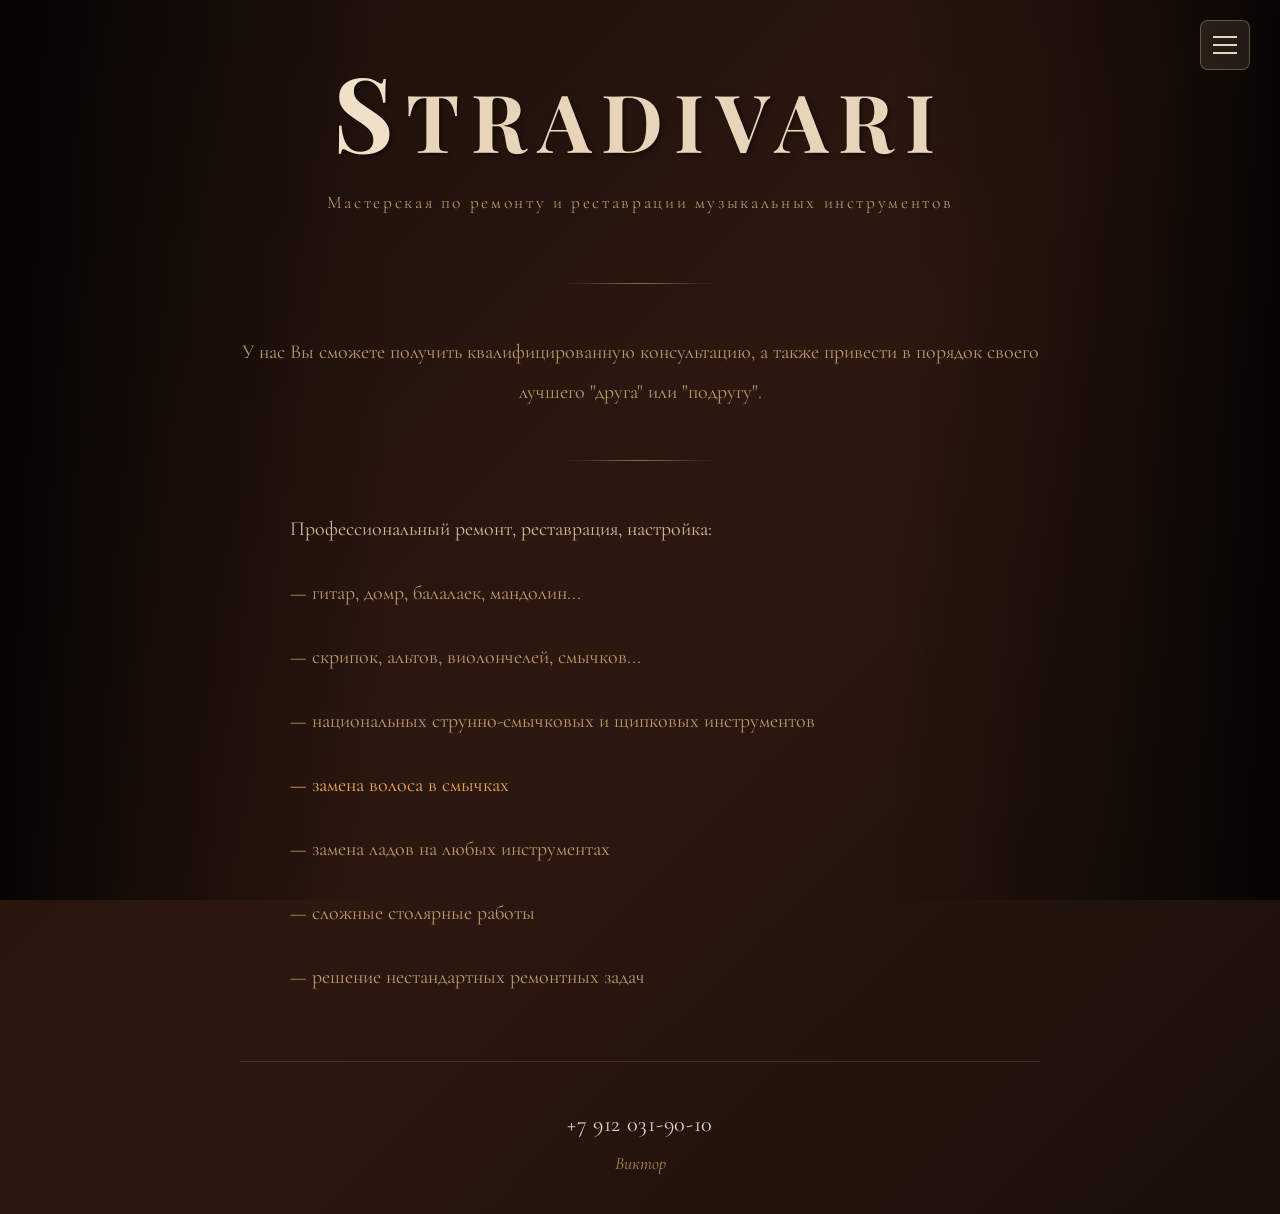
==== index.html @ 6c573650 "Add files via upload Добавлено меню и две страницы" ====
<!DOCTYPE html>
<html lang="ru">
<head>
    <meta charset="UTF-8">
    <meta name="viewport" content="width=device-width, initial-scale=1.0">
    <title>Stradivari - Мастерская музыкальных инструментов</title>
    <link rel="preconnect" href="https://fonts.googleapis.com">
    <link rel="preconnect" href="https://fonts.gstatic.com" crossorigin>
    <link href="https://fonts.googleapis.com/css2?family=Playfair+Display:wght@400;600;700&family=Cormorant+Garamond:wght@300;400&display=swap" rel="stylesheet">
    <style>
        * {
            margin: 0;
            padding: 0;
            box-sizing: border-box;
        }

        body {
            background: linear-gradient(135deg, #1a0f0a 0%, #2d1810 50%, #1a0f0a 100%);
            min-height: 100vh;
            display: flex;
            justify-content: center;
            align-items: center;
            font-family: 'Cormorant Garamond', serif;
            color: #d4b896;
            padding: 40px 20px;
            position: relative;
        }

        /* Кнопка меню */
        .menu-btn {
            position: fixed;
            top: 20px;
            right: 30px;
            width: 50px;
            height: 50px;
            background: rgba(232, 212, 184, 0.1);
            border: 1px solid rgba(232, 212, 184, 0.3);
            border-radius: 8px;
            cursor: pointer;
            z-index: 1000;
            display: flex;
            flex-direction: column;
            justify-content: center;
            align-items: center;
            gap: 6px;
            transition: all 0.3s ease;
        }

        .menu-btn:hover {
            background: rgba(232, 212, 184, 0.2);
            border-color: rgba(232, 212, 184, 0.5);
        }

        .menu-btn span {
            width: 24px;
            height: 2px;
            background: #e8d4b8;
            transition: all 0.3s ease;
        }

        /* Меню */
        .menu {
            position: fixed;
            top: -100%;
            left: 0;
            width: 100%;
            background: rgba(26, 15, 10, 0.85);
            backdrop-filter: blur(10px);
            -webkit-backdrop-filter: blur(10px);
            border-bottom: 1px solid rgba(139, 111, 71, 0.3);
            box-shadow: 0 8px 32px rgba(0, 0, 0, 0.3);
            z-index: 999;
            transition: top 0.4s ease;
            padding: 25px 40px 30px;
        }

        .menu.active {
            top: 0;
        }

        .menu-overlay {
            position: fixed;
            top: 0;
            left: 0;
            width: 100%;
            height: 100%;
            background: rgba(0, 0, 0, 0.5);
            z-index: 998;
            opacity: 0;
            visibility: hidden;
            transition: all 0.3s ease;
        }

        .menu-overlay.active {
            opacity: 1;
            visibility: visible;
        }

        .menu-items {
            list-style: none;
            display: flex;
            justify-content: center;
            align-items: center;
            gap: 60px;
            margin-top: 0px;
        }

        .menu-items li {
            margin-bottom: 0;
        }

        .menu-items a {
            font-family: 'Playfair Display', serif;
            font-size: 1.8rem;
            color: #d4b896;
            text-decoration: none;
            transition: color 0.3s ease;
            display: block;
        }

        .menu-items a:hover {
            color: #e8d4b8;
        }

        .menu-items a.active {
            color: #e8a850;
        }

        /* Виньетка по бокам */
        body::before,
        body::after {
            content: '';
            position: fixed;
            top: 0;
            bottom: 0;
            width: 30%;
            pointer-events: none;
            z-index: 1;
        }

        body::before {
            left: 0;
            background: linear-gradient(to right, 
                rgba(0, 0, 0, 0.8) 0%,
                rgba(0, 0, 0, 0.4) 40%,
                transparent 100%
            );
        }

        body::after {
            right: 0;
            background: linear-gradient(to left, 
                rgba(0, 0, 0, 0.8) 0%,
                rgba(0, 0, 0, 0.4) 40%,
                transparent 100%
            );
        }

        .container {
            max-width: 800px;
            width: 100%;
            text-align: center;
            animation: fadeIn 1.5s ease-in;
            position: relative;
            z-index: 2;
        }

        @keyframes fadeIn {
            from {
                opacity: 0;
                transform: translateY(30px);
            }
            to {
                opacity: 1;
                transform: translateY(0);
            }
        }

        h1 {
            font-family: 'Playfair Display', serif;
            font-size: 5rem;
            font-weight: 700;
            color: #e8d4b8;
            margin-bottom: 0.5rem;
            letter-spacing: 0.15em;
            text-shadow: 2px 2px 4px rgba(0, 0, 0, 0.5);
        }

        h1 .large-s {
            font-size: 1.3em;
            color: #f0e0c8;
        }

        .subtitle {
            font-family: 'Cormorant Garamond', serif;
            font-size: 1.1rem;
            font-weight: 300;
            color: #c4a67a;
            margin-bottom: 4rem;
            line-height: 1.8;
            letter-spacing: 0.15em;
            max-width: 650px;
            margin-left: auto;
            margin-right: auto;
        }

        .divider {
            width: 150px;
            height: 1px;
            background: linear-gradient(to right, transparent, #8b6f47, transparent);
            margin: 3rem auto;
        }

        .services {
            text-align: left;
            margin: 0 auto 4rem;
            max-width: 700px;
            font-size: 1.25rem;
            line-height: 2;
            color: #b89968;
        }

        .services p {
            margin-bottom: 1.5rem;
        }

        .services strong {
            color: #d4b896;
            font-weight: 400;
        }

        .highlight-service {
            color: #e8a850;
        }

        .contact {
            margin-top: 4rem;
            padding-top: 3rem;
            border-top: 1px solid rgba(139, 111, 71, 0.3);
        }

        .contact-info {
            font-size: 1.4rem;
            margin-bottom: 0.8rem;
            color: #e8d4b8;
            letter-spacing: 0.03em;
        }

        .contact-name {
            font-size: 1.1rem;
            color: #a88850;
            font-style: italic;
            margin-top: 1rem;
        }

        a {
            color: #e8d4b8;
            text-decoration: none;
            transition: color 0.3s ease;
        }

        a:hover {
            color: #fff;
        }

        @media (max-width: 768px) {
            body::before,
            body::after {
                width: 20%;
            }

            .menu-btn {
                top: 20px;
                right: 20px;
                width: 45px;
                height: 45px;
            }

            .menu {
                padding: 27px 20px 25px;
            }

            .menu-items {
                flex-direction: column;
                gap: 20px;
            }

            .menu-items a {
                font-size: 1.5rem;
            }

            h1 {
                font-size: 2.5rem;
                letter-spacing: 0.1rem;
                padding: 20px;
            }

            .subtitle {
                font-size: 1.3rem;
            }

            .services {
                font-size: 1.3rem;
            }

            .contact-info {
                font-size: 1.5rem;
            }

            .contact-name {
                font-size: 1.3rem;
            }
        }
    </style>
</head>
<body>
    <!-- Кнопка меню -->
    <div class="menu-btn" onclick="toggleMenu()">
        <span></span>
        <span></span>
        <span></span>
    </div>

    <!-- Оверлей -->
    <div class="menu-overlay" onclick="toggleMenu()"></div>

    <!-- Меню -->
    <nav class="menu">
        <ul class="menu-items">
            <li><a href="index.html" class="active">Главная</a></li>
            <li><a href="about.html">О себе</a></li>
            <li><a href="gallery.html">Галерея</a></li>
        </ul>
    </nav>

    <div class="container">
        <h1><span class="large-s">S</span>TRADIVARI</h1>
        
        <div class="subtitle">
            Мастерская по ремонту и реставрации музыкальных инструментов
        </div>

        <div class="divider"></div>

         <p style="margin-top: 1rem; font-size: 1.25rem; line-height: 2; color: #b89968;">У нас Вы сможете получить квалифицированную консультацию, а также привести в порядок своего лучшего "друга" или "подругу". </p>

        <div class="divider"></div>

        <div class="services">
            <p><strong>Профессиональный ремонт, реставрация, настройка:</strong></p>
            
            <p>— гитар, домр, балалаек, мандолин...</p>

            <p>— скрипок, альтов, виолончелей, смычков...</p>
            
            <p>— национальных струнно-смычковых и щипковых инструментов</p>
            
            <p class="highlight-service">— замена волоса в смычках</p>
            
            <p>— замена ладов на любых инструментах</p>
            
            <p>— сложные столярные работы</p>

            <p>— решение нестандартных ремонтных задач</p>
        </div>

        <div class="contact">
            <div class="contact-info">
                <a href="tel:+79120319010">+7 912 031-90-10</a>
            </div>
            <div class="contact-name">Виктор</div>
        </div>
    </div>

    <script>
        function toggleMenu() {
            const menu = document.querySelector('.menu');
            const overlay = document.querySelector('.menu-overlay');
            menu.classList.toggle('active');
            overlay.classList.toggle('active');
        }
    </script>
</body>
</html>
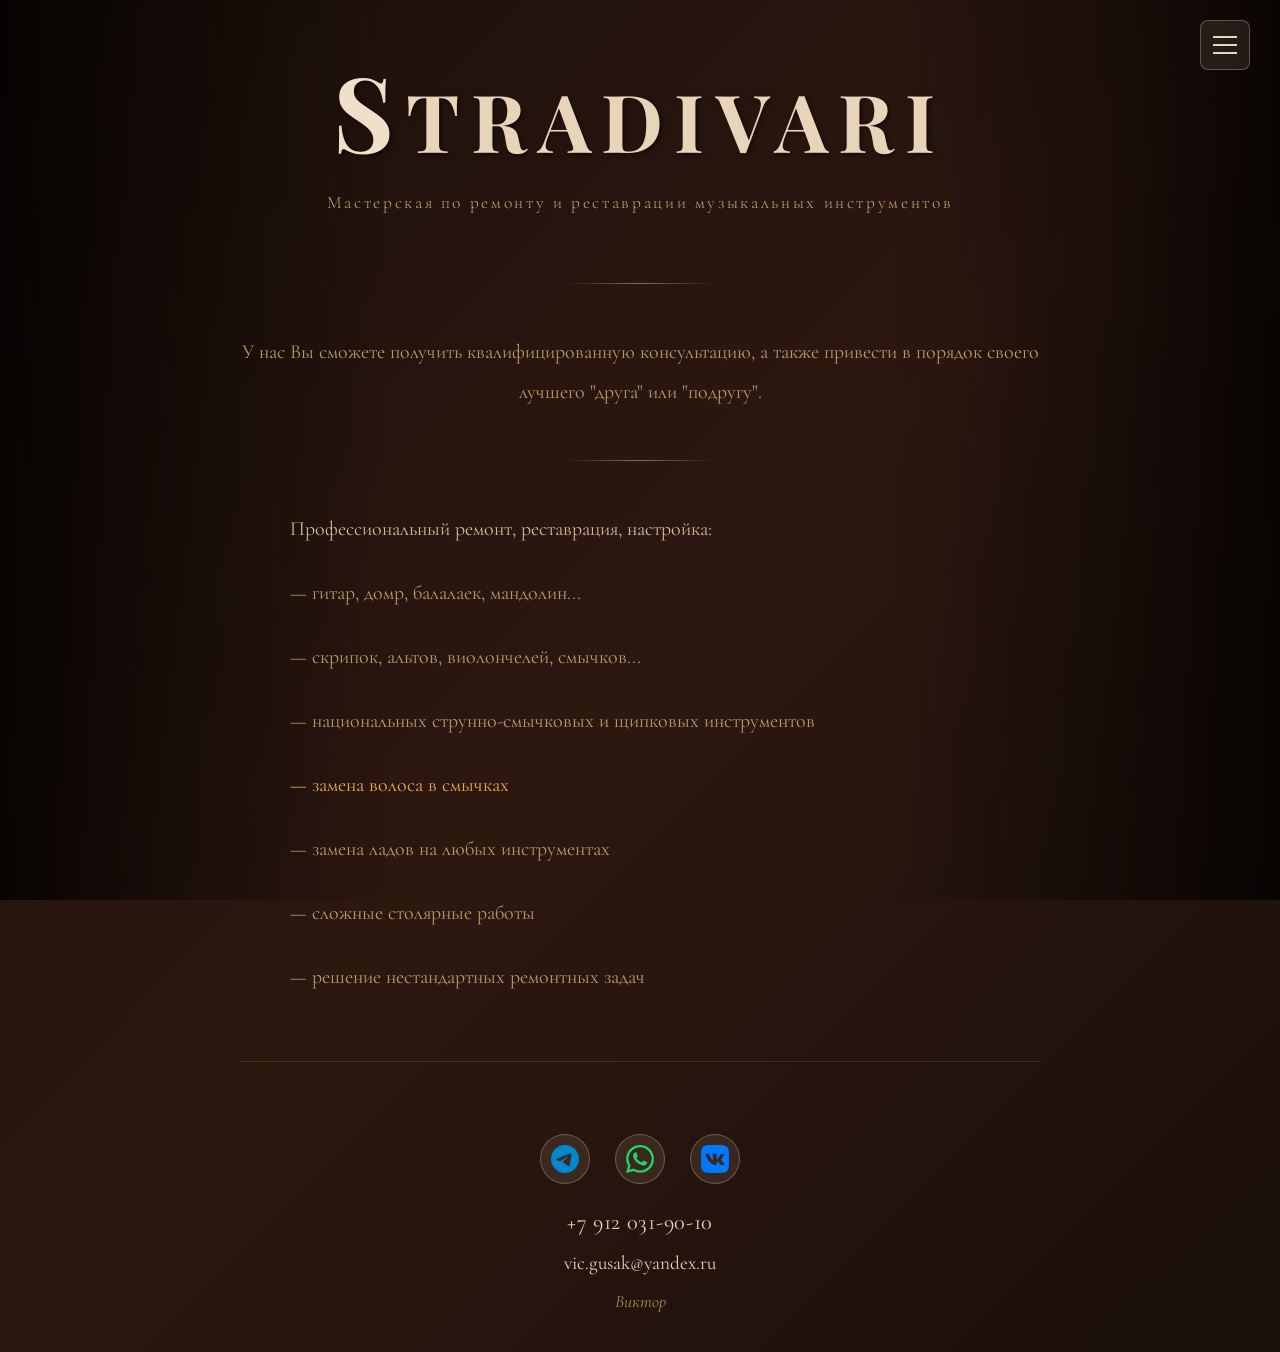
==== commit 9dcfb27e: "Дополнена главная и галлерея" ====
--- a/index.html
+++ b/index.html
@@ -242,6 +242,7 @@
         .contact-info {
             font-size: 1.4rem;
             margin-bottom: 0.8rem;
+            margin-top: 1.5rem;
             color: #e8d4b8;
             letter-spacing: 0.03em;
         }
@@ -253,6 +254,66 @@
             margin-top: 1rem;
         }
 
+        .contact-email {
+            font-size: 1.2rem;
+            color: #c4a67a;
+            margin-top: 1rem;
+        }
+
+        .social-icons {
+            display: flex;
+            justify-content: center;
+            gap: 25px;
+            margin-top: 1.5rem;
+        }
+
+        .social-icons a {
+            width: 50px;
+            height: 50px;
+            display: flex;
+            align-items: center;
+            justify-content: center;
+            border-radius: 50%;
+            transition: all 0.3s ease;
+            background: rgba(232, 212, 184, 0.1);
+            border: 1px solid rgba(232, 212, 184, 0.3);
+        }
+
+        .social-icons a:hover {
+            transform: translateY(-3px);
+            background: rgba(232, 212, 184, 0.2);
+            border-color: rgba(232, 212, 184, 0.5);
+        }
+
+        .social-icons svg {
+            width: 28px;
+            height: 28px;
+        }
+
+        .social-icons .telegram-icon {
+            fill: #0088cc;
+        }
+
+        .social-icons .whatsapp-icon {
+            fill: #25D366;
+        }
+
+        .social-icons .vk-icon {
+            fill: #0077FF;
+        }
+
+        .social-icons a:hover .telegram-icon {
+            fill: #0099dd;
+        }
+
+        .social-icons a:hover .whatsapp-icon {
+            fill: #20c157;
+        }
+
+        .social-icons a:hover .vk-icon {
+            fill: #0088FF;
+        }
+
         a {
             color: #e8d4b8;
             text-decoration: none;
@@ -309,6 +370,20 @@
 
             .contact-name {
                 font-size: 1.3rem;
+            }
+
+            .contact-email {
+                font-size: 1.2rem;
+            }
+
+            .social-icons a {
+                width: 45px;
+                height: 45px;
+            }
+
+            .social-icons svg {
+                width: 24px;
+                height: 24px;
             }
         }
     </style>
@@ -365,8 +440,28 @@
         </div>
 
         <div class="contact">
+            <div class="social-icons">
+                <a href="https://t.me/+79120319010" target="_blank" title="Telegram">
+                    <svg class="telegram-icon" viewBox="0 0 24 24" xmlns="http://www.w3.org/2000/svg">
+                        <path d="M12 0C5.373 0 0 5.373 0 12s5.373 12 12 12 12-5.373 12-12S18.627 0 12 0zm5.562 8.161c-.18 1.897-.962 6.502-1.359 8.627-.168.9-.5 1.201-.82 1.23-.697.064-1.226-.461-1.901-.903-1.056-.692-1.653-1.123-2.678-1.799-1.185-.781-.417-1.21.258-1.91.177-.184 3.247-2.977 3.307-3.23.007-.032.014-.15-.056-.212s-.174-.041-.249-.024c-.106.024-1.793 1.139-5.062 3.345-.479.329-.913.489-1.302.481-.428-.009-1.252-.242-1.865-.442-.752-.244-1.349-.374-1.297-.789.027-.216.325-.437.893-.663 3.498-1.524 5.831-2.529 6.998-3.014 3.332-1.386 4.025-1.627 4.476-1.635.099-.002.321.023.465.141.121.099.155.232.171.325.016.093.036.305.02.471z"/>
+                    </svg>
+                </a>
+                <a href="https://wa.me/79120319010" target="_blank" title="WhatsApp">
+                    <svg class="whatsapp-icon" viewBox="0 0 24 24" xmlns="http://www.w3.org/2000/svg">
+                        <path d="M17.472 14.382c-.297-.149-1.758-.867-2.03-.967-.273-.099-.471-.148-.67.15-.197.297-.767.966-.94 1.164-.173.199-.347.223-.644.075-.297-.15-1.255-.463-2.39-1.475-.883-.788-1.48-1.761-1.653-2.059-.173-.297-.018-.458.13-.606.134-.133.298-.347.446-.52.149-.174.198-.298.298-.497.099-.198.05-.371-.025-.52-.075-.149-.669-1.612-.916-2.207-.242-.579-.487-.5-.669-.51-.173-.008-.371-.01-.57-.01-.198 0-.52.074-.792.372-.272.297-1.04 1.016-1.04 2.479 0 1.462 1.065 2.875 1.213 3.074.149.198 2.096 3.2 5.077 4.487.709.306 1.262.489 1.694.625.712.227 1.36.195 1.871.118.571-.085 1.758-.719 2.006-1.413.248-.694.248-1.289.173-1.413-.074-.124-.272-.198-.57-.347m-5.421 7.403h-.004a9.87 9.87 0 01-5.031-1.378l-.361-.214-3.741.982.998-3.648-.235-.374a9.86 9.86 0 01-1.51-5.26c.001-5.45 4.436-9.884 9.888-9.884 2.64 0 5.122 1.03 6.988 2.898a9.825 9.825 0 012.893 6.994c-.003 5.45-4.437 9.884-9.885 9.884m8.413-18.297A11.815 11.815 0 0012.05 0C5.495 0 .16 5.335.157 11.892c0 2.096.547 4.142 1.588 5.945L.057 24l6.305-1.654a11.882 11.882 0 005.683 1.448h.005c6.554 0 11.89-5.335 11.893-11.893a11.821 11.821 0 00-3.48-8.413z"/>
+                    </svg>
+                </a>
+                <a href="https://vk.com/stradivarigus17" target="_blank" title="VK">
+                    <svg class="vk-icon" viewBox="0 0 24 24" xmlns="http://www.w3.org/2000/svg">
+                        <path d="M15.684 0H8.316C1.592 0 0 1.592 0 8.316v7.368C0 22.408 1.592 24 8.316 24h7.368C22.408 24 24 22.408 24 15.684V8.316C24 1.592 22.391 0 15.684 0zm3.692 17.123h-1.744c-.66 0-.864-.525-2.05-1.727-1.033-1-1.49-1.135-1.744-1.135-.356 0-.458.102-.458.593v1.575c0 .424-.135.678-1.253.678-1.846 0-3.896-1.118-5.335-3.202C4.624 10.857 4.03 8.57 4.03 8.096c0-.254.102-.491.593-.491h1.744c.44 0 .61.203.78.677.863 2.49 2.303 4.675 2.896 4.675.22 0 .322-.102.322-.66V9.721c-.068-1.186-.695-1.287-.695-1.71 0-.204.17-.407.44-.407h2.744c.373 0 .508.203.508.643v3.473c0 .372.17.508.271.508.22 0 .407-.136.813-.542 1.254-1.406 2.151-3.574 2.151-3.574.119-.254.322-.491.763-.491h1.744c.525 0 .644.27.525.643-.22 1.017-2.354 4.031-2.354 4.031-.186.305-.254.44 0 .78.186.254.796.779 1.203 1.253.745.847 1.32 1.558 1.473 2.05.17.49-.085.744-.576.744z"/>
+                    </svg>
+                </a>
+            </div>
             <div class="contact-info">
                 <a href="tel:+79120319010">+7 912 031-90-10</a>
+            </div>
+            <div class="contact-email">
+                <a href="mailto:vic.gusak@yandex.ru">vic.gusak@yandex.ru</a>
             </div>
             <div class="contact-name">Виктор</div>
         </div>
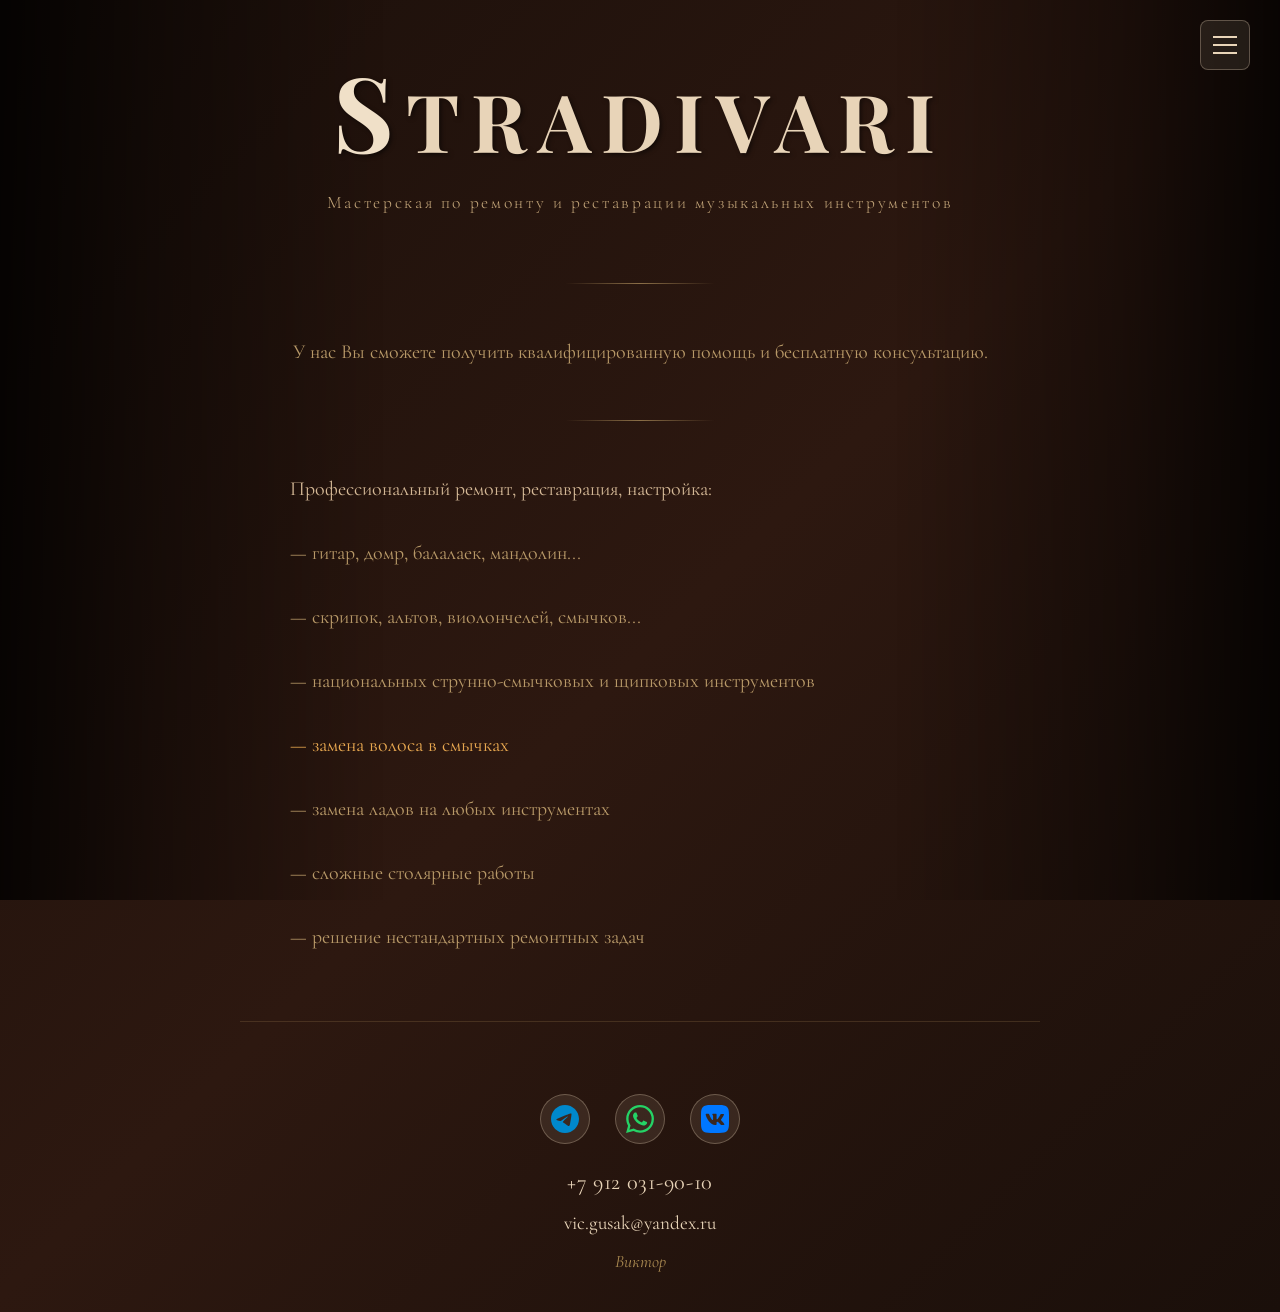
==== commit 2ed95c19: "Поменял предложение" ====
--- a/index.html
+++ b/index.html
@@ -1,6 +1,17 @@
 <!DOCTYPE html>
 <html lang="ru">
 <head>
+    
+    <!-- Google tag (gtag.js) -->
+    <script async src="https://www.googletagmanager.com/gtag/js?id=G-6P1BGJ8JFZ"></script>
+    <script>
+      window.dataLayer = window.dataLayer || [];
+      function gtag(){dataLayer.push(arguments);}
+      gtag('js', new Date());
+
+      gtag('config', 'G-6P1BGJ8JFZ');
+    </script>
+
     <meta charset="UTF-8">
     <meta name="viewport" content="width=device-width, initial-scale=1.0">
     <title>Stradivari - Мастерская музыкальных инструментов</title>
@@ -417,7 +428,7 @@
 
         <div class="divider"></div>
 
-         <p style="margin-top: 1rem; font-size: 1.25rem; line-height: 2; color: #b89968;">У нас Вы сможете получить квалифицированную консультацию, а также привести в порядок своего лучшего "друга" или "подругу". </p>
+         <p style="margin-top: 1rem; font-size: 1.25rem; line-height: 2; color: #b89968;">У нас Вы сможете получить квалифицированную помощь и бесплатную консультацию.</p>
 
         <div class="divider"></div>
 
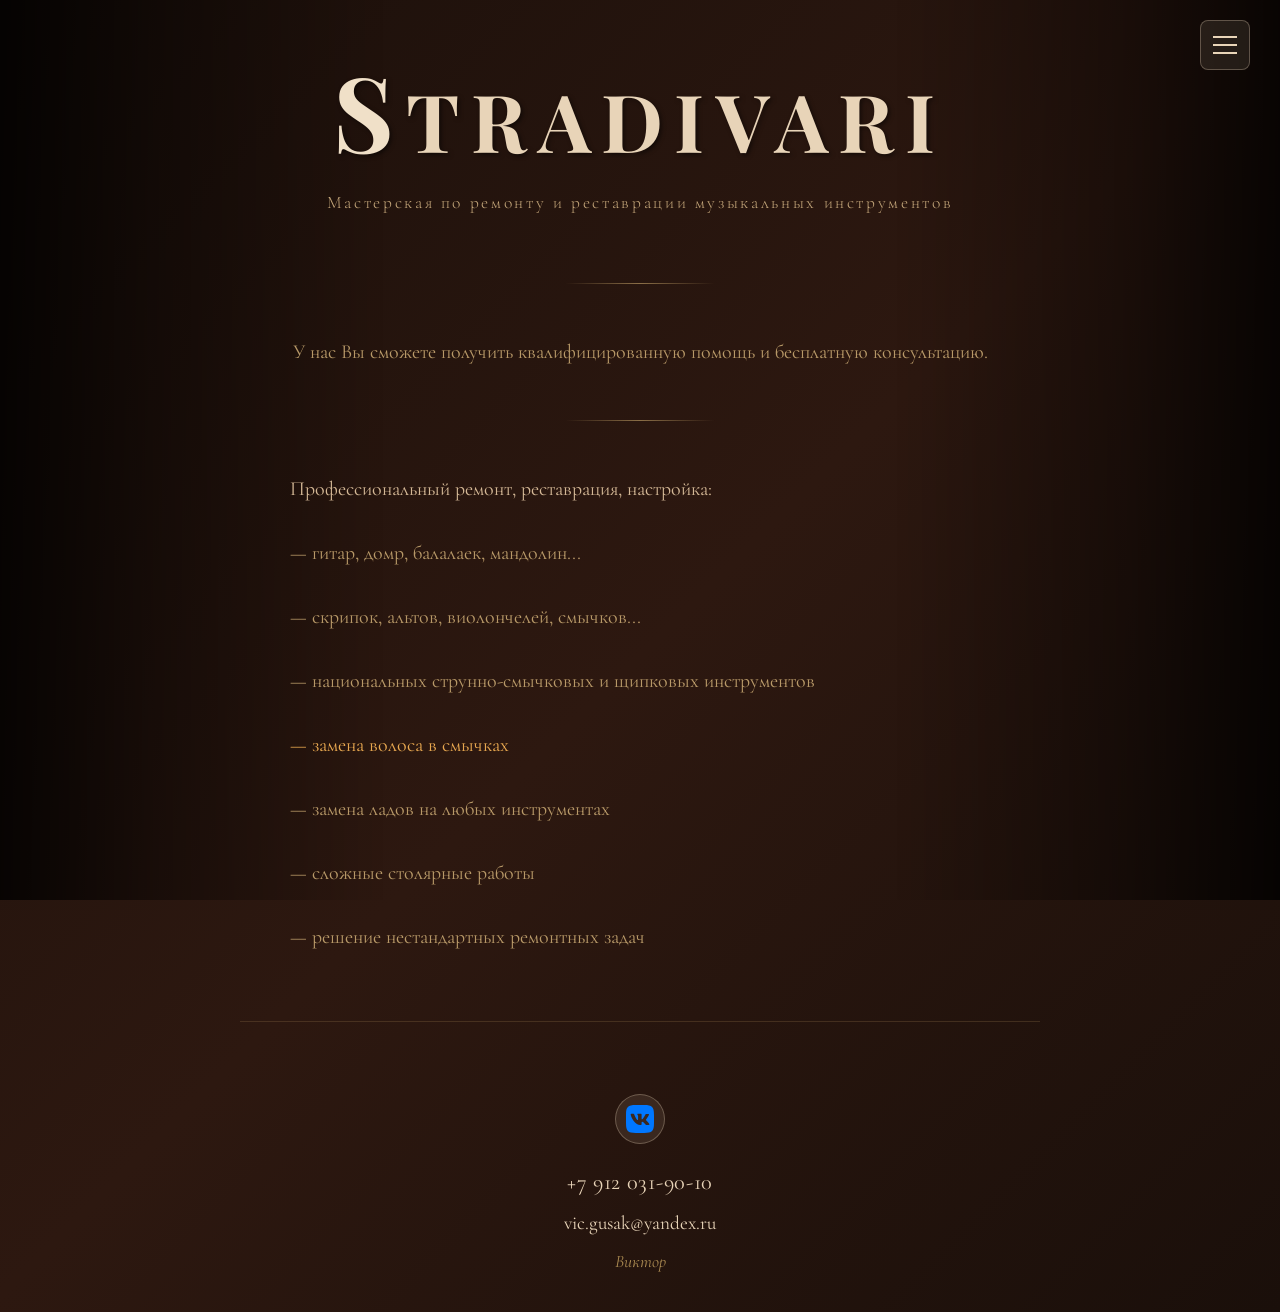
==== commit 9eac5540: "Убрано 2 ссылки В связи с новостью об аресте мужика на 15 суток из-за ссылки на запрещённую соц сеть" ====
--- a/index.html
+++ b/index.html
@@ -452,17 +452,7 @@
 
         <div class="contact">
             <div class="social-icons">
-                <a href="https://t.me/+79120319010" target="_blank" title="Telegram">
-                    <svg class="telegram-icon" viewBox="0 0 24 24" xmlns="http://www.w3.org/2000/svg">
-                        <path d="M12 0C5.373 0 0 5.373 0 12s5.373 12 12 12 12-5.373 12-12S18.627 0 12 0zm5.562 8.161c-.18 1.897-.962 6.502-1.359 8.627-.168.9-.5 1.201-.82 1.23-.697.064-1.226-.461-1.901-.903-1.056-.692-1.653-1.123-2.678-1.799-1.185-.781-.417-1.21.258-1.91.177-.184 3.247-2.977 3.307-3.23.007-.032.014-.15-.056-.212s-.174-.041-.249-.024c-.106.024-1.793 1.139-5.062 3.345-.479.329-.913.489-1.302.481-.428-.009-1.252-.242-1.865-.442-.752-.244-1.349-.374-1.297-.789.027-.216.325-.437.893-.663 3.498-1.524 5.831-2.529 6.998-3.014 3.332-1.386 4.025-1.627 4.476-1.635.099-.002.321.023.465.141.121.099.155.232.171.325.016.093.036.305.02.471z"/>
-                    </svg>
-                </a>
-                <a href="https://wa.me/79120319010" target="_blank" title="WhatsApp">
-                    <svg class="whatsapp-icon" viewBox="0 0 24 24" xmlns="http://www.w3.org/2000/svg">
-                        <path d="M17.472 14.382c-.297-.149-1.758-.867-2.03-.967-.273-.099-.471-.148-.67.15-.197.297-.767.966-.94 1.164-.173.199-.347.223-.644.075-.297-.15-1.255-.463-2.39-1.475-.883-.788-1.48-1.761-1.653-2.059-.173-.297-.018-.458.13-.606.134-.133.298-.347.446-.52.149-.174.198-.298.298-.497.099-.198.05-.371-.025-.52-.075-.149-.669-1.612-.916-2.207-.242-.579-.487-.5-.669-.51-.173-.008-.371-.01-.57-.01-.198 0-.52.074-.792.372-.272.297-1.04 1.016-1.04 2.479 0 1.462 1.065 2.875 1.213 3.074.149.198 2.096 3.2 5.077 4.487.709.306 1.262.489 1.694.625.712.227 1.36.195 1.871.118.571-.085 1.758-.719 2.006-1.413.248-.694.248-1.289.173-1.413-.074-.124-.272-.198-.57-.347m-5.421 7.403h-.004a9.87 9.87 0 01-5.031-1.378l-.361-.214-3.741.982.998-3.648-.235-.374a9.86 9.86 0 01-1.51-5.26c.001-5.45 4.436-9.884 9.888-9.884 2.64 0 5.122 1.03 6.988 2.898a9.825 9.825 0 012.893 6.994c-.003 5.45-4.437 9.884-9.885 9.884m8.413-18.297A11.815 11.815 0 0012.05 0C5.495 0 .16 5.335.157 11.892c0 2.096.547 4.142 1.588 5.945L.057 24l6.305-1.654a11.882 11.882 0 005.683 1.448h.005c6.554 0 11.89-5.335 11.893-11.893a11.821 11.821 0 00-3.48-8.413z"/>
-                    </svg>
-                </a>
-                <a href="https://vk.com/stradivarigus17" target="_blank" title="VK">
+                                <a href="https://vk.com/stradivarigus17" target="_blank" title="VK">
                     <svg class="vk-icon" viewBox="0 0 24 24" xmlns="http://www.w3.org/2000/svg">
                         <path d="M15.684 0H8.316C1.592 0 0 1.592 0 8.316v7.368C0 22.408 1.592 24 8.316 24h7.368C22.408 24 24 22.408 24 15.684V8.316C24 1.592 22.391 0 15.684 0zm3.692 17.123h-1.744c-.66 0-.864-.525-2.05-1.727-1.033-1-1.49-1.135-1.744-1.135-.356 0-.458.102-.458.593v1.575c0 .424-.135.678-1.253.678-1.846 0-3.896-1.118-5.335-3.202C4.624 10.857 4.03 8.57 4.03 8.096c0-.254.102-.491.593-.491h1.744c.44 0 .61.203.78.677.863 2.49 2.303 4.675 2.896 4.675.22 0 .322-.102.322-.66V9.721c-.068-1.186-.695-1.287-.695-1.71 0-.204.17-.407.44-.407h2.744c.373 0 .508.203.508.643v3.473c0 .372.17.508.271.508.22 0 .407-.136.813-.542 1.254-1.406 2.151-3.574 2.151-3.574.119-.254.322-.491.763-.491h1.744c.525 0 .644.27.525.643-.22 1.017-2.354 4.031-2.354 4.031-.186.305-.254.44 0 .78.186.254.796.779 1.203 1.253.745.847 1.32 1.558 1.473 2.05.17.49-.085.744-.576.744z"/>
                     </svg>
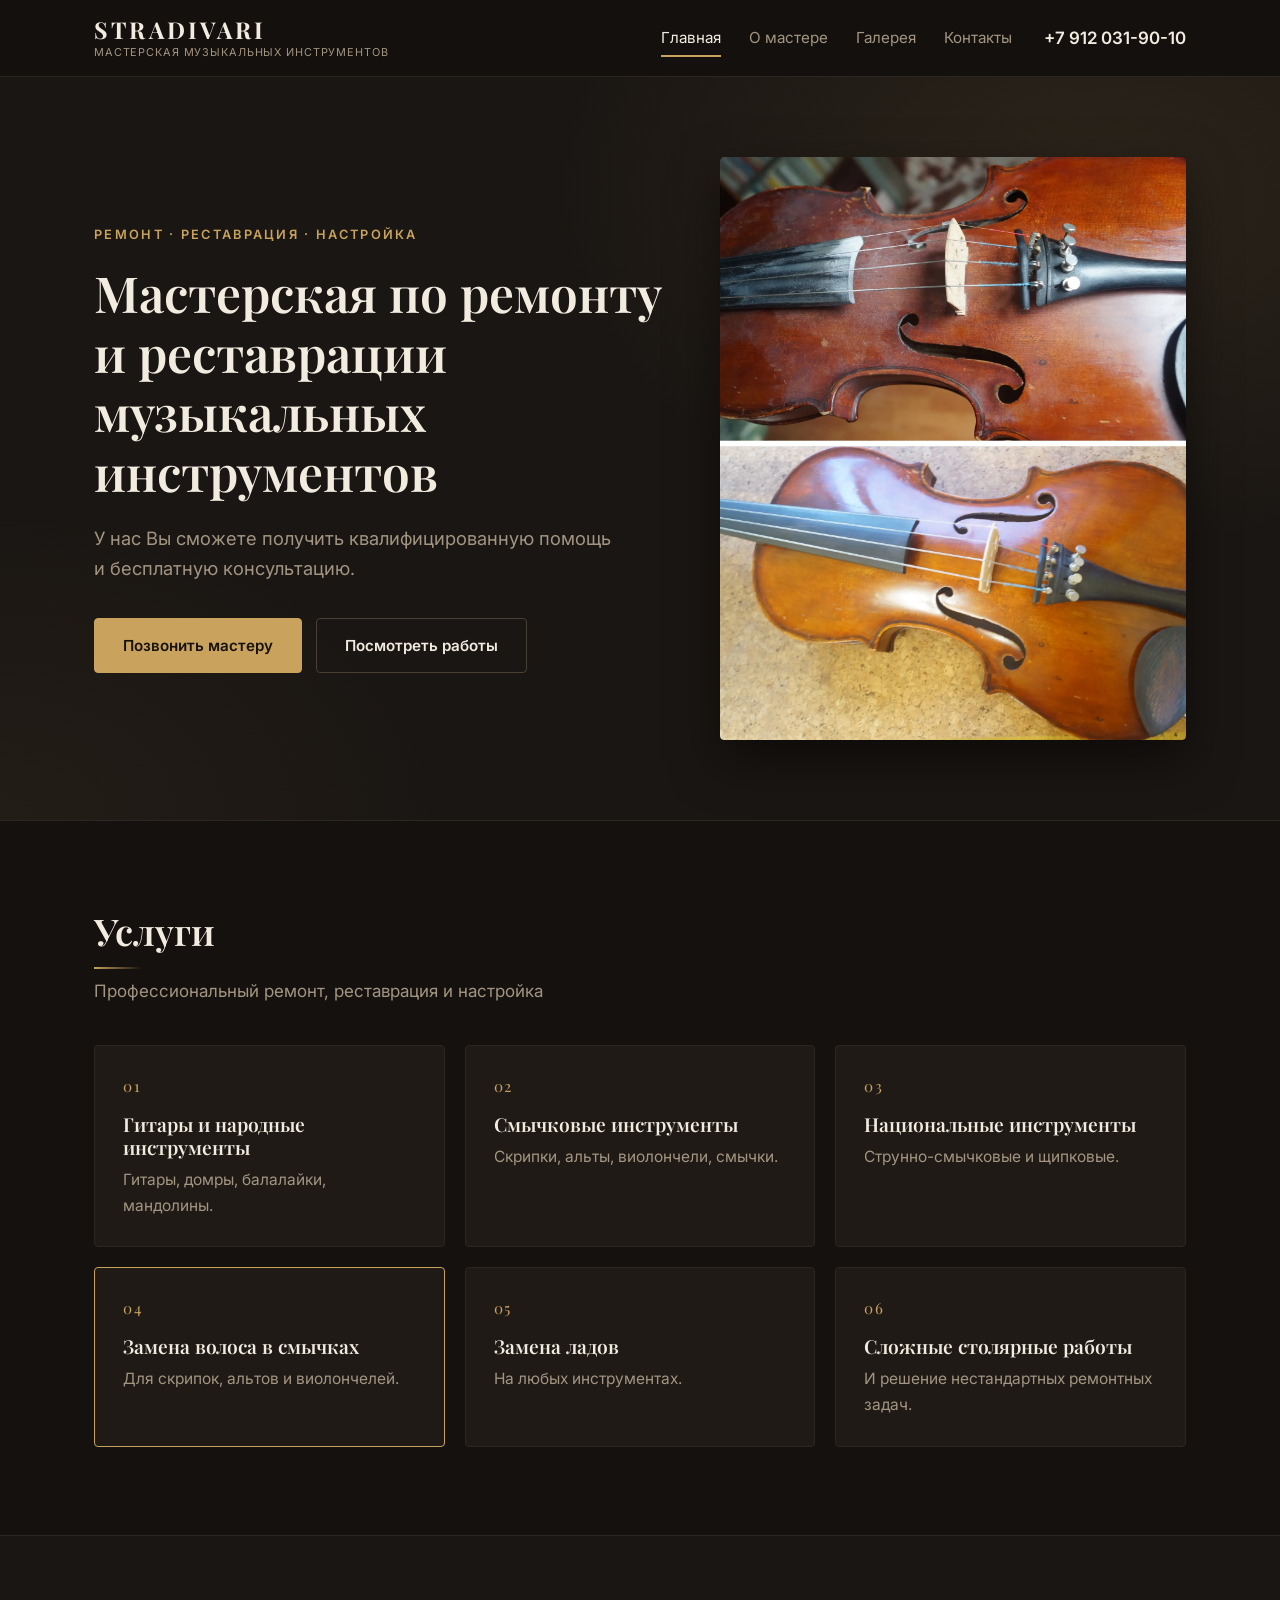
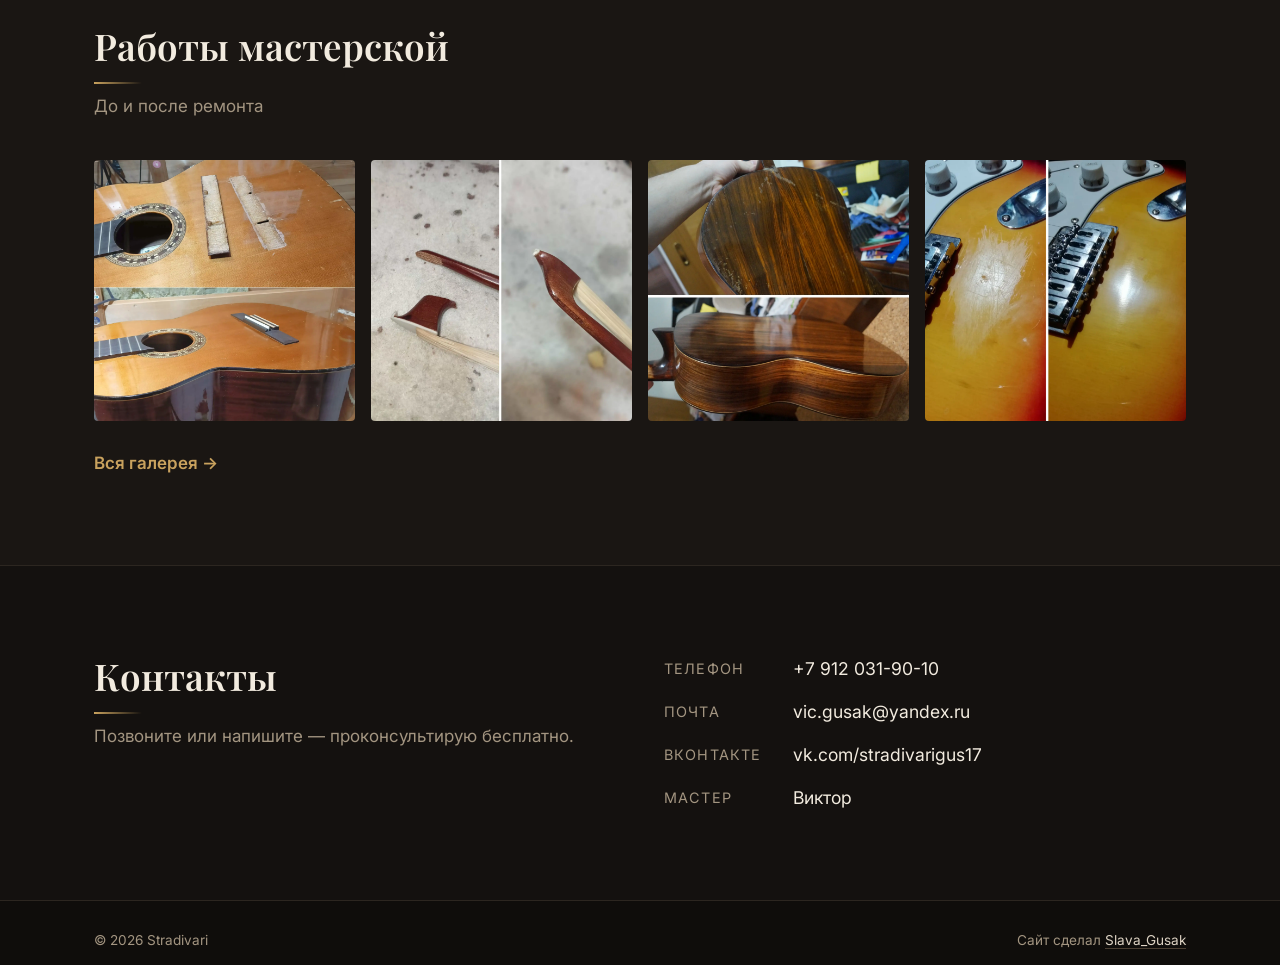
==== commit 5d6a4144: "Новый дизайн сайта: строгий тёмный стиль - Шапка с меню и телефоном, первый экран с кнопкой «Позвони" ====
--- a/index.html
+++ b/index.html
@@ -1,7 +1,7 @@
 <!DOCTYPE html>
 <html lang="ru">
 <head>
-    
+
     <!-- Google tag (gtag.js) -->
     <script async src="https://www.googletagmanager.com/gtag/js?id=G-6P1BGJ8JFZ"></script>
     <script>
@@ -15,466 +15,132 @@
     <meta charset="UTF-8">
     <meta name="viewport" content="width=device-width, initial-scale=1.0">
     <title>Stradivari - Мастерская музыкальных инструментов</title>
+    <meta name="description" content="Мастерская Stradivari: ремонт, реставрация и настройка гитар, скрипок, альтов, виолончелей, домр и балалаек. Замена волоса в смычках, замена ладов. Бесплатная консультация.">
+    <link rel="canonical" href="https://stradivari66.github.io/home/">
+
+    <!-- Карточка ссылки для ВКонтакте, Telegram и других мессенджеров -->
+    <meta property="og:type" content="website">
+    <meta property="og:site_name" content="Stradivari">
+    <meta property="og:locale" content="ru_RU">
+    <meta property="og:title" content="Stradivari - Мастерская музыкальных инструментов">
+    <meta property="og:description" content="Ремонт, реставрация и настройка струнных инструментов. Бесплатная консультация.">
+    <meta property="og:url" content="https://stradivari66.github.io/home/">
+    <meta property="og:image" content="https://stradivari66.github.io/home/images/photo7.webp">
+
+    <link rel="icon" href="favicon.svg" type="image/svg+xml">
     <link rel="preconnect" href="https://fonts.googleapis.com">
     <link rel="preconnect" href="https://fonts.gstatic.com" crossorigin>
-    <link href="https://fonts.googleapis.com/css2?family=Playfair+Display:wght@400;600;700&family=Cormorant+Garamond:wght@300;400&display=swap" rel="stylesheet">
-    <style>
-        * {
-            margin: 0;
-            padding: 0;
-            box-sizing: border-box;
-        }
+    <link href="https://fonts.googleapis.com/css2?family=Playfair+Display:wght@500;600;700&family=Inter:wght@400;500;600&display=swap" rel="stylesheet">
+    <link rel="stylesheet" href="style.css">
 
-        body {
-            background: linear-gradient(135deg, #1a0f0a 0%, #2d1810 50%, #1a0f0a 100%);
-            min-height: 100vh;
-            display: flex;
-            justify-content: center;
-            align-items: center;
-            font-family: 'Cormorant Garamond', serif;
-            color: #d4b896;
-            padding: 40px 20px;
-            position: relative;
-        }
-
-        /* Кнопка меню */
-        .menu-btn {
-            position: fixed;
-            top: 20px;
-            right: 30px;
-            width: 50px;
-            height: 50px;
-            background: rgba(232, 212, 184, 0.1);
-            border: 1px solid rgba(232, 212, 184, 0.3);
-            border-radius: 8px;
-            cursor: pointer;
-            z-index: 1000;
-            display: flex;
-            flex-direction: column;
-            justify-content: center;
-            align-items: center;
-            gap: 6px;
-            transition: all 0.3s ease;
-        }
-
-        .menu-btn:hover {
-            background: rgba(232, 212, 184, 0.2);
-            border-color: rgba(232, 212, 184, 0.5);
-        }
-
-        .menu-btn span {
-            width: 24px;
-            height: 2px;
-            background: #e8d4b8;
-            transition: all 0.3s ease;
-        }
-
-        /* Меню */
-        .menu {
-            position: fixed;
-            top: -100%;
-            left: 0;
-            width: 100%;
-            background: rgba(26, 15, 10, 0.85);
-            backdrop-filter: blur(10px);
-            -webkit-backdrop-filter: blur(10px);
-            border-bottom: 1px solid rgba(139, 111, 71, 0.3);
-            box-shadow: 0 8px 32px rgba(0, 0, 0, 0.3);
-            z-index: 999;
-            transition: top 0.4s ease;
-            padding: 25px 40px 30px;
-        }
-
-        .menu.active {
-            top: 0;
-        }
-
-        .menu-overlay {
-            position: fixed;
-            top: 0;
-            left: 0;
-            width: 100%;
-            height: 100%;
-            background: rgba(0, 0, 0, 0.5);
-            z-index: 998;
-            opacity: 0;
-            visibility: hidden;
-            transition: all 0.3s ease;
-        }
-
-        .menu-overlay.active {
-            opacity: 1;
-            visibility: visible;
-        }
-
-        .menu-items {
-            list-style: none;
-            display: flex;
-            justify-content: center;
-            align-items: center;
-            gap: 60px;
-            margin-top: 0px;
-        }
-
-        .menu-items li {
-            margin-bottom: 0;
-        }
-
-        .menu-items a {
-            font-family: 'Playfair Display', serif;
-            font-size: 1.8rem;
-            color: #d4b896;
-            text-decoration: none;
-            transition: color 0.3s ease;
-            display: block;
-        }
-
-        .menu-items a:hover {
-            color: #e8d4b8;
-        }
-
-        .menu-items a.active {
-            color: #e8a850;
-        }
-
-        /* Виньетка по бокам */
-        body::before,
-        body::after {
-            content: '';
-            position: fixed;
-            top: 0;
-            bottom: 0;
-            width: 30%;
-            pointer-events: none;
-            z-index: 1;
-        }
-
-        body::before {
-            left: 0;
-            background: linear-gradient(to right, 
-                rgba(0, 0, 0, 0.8) 0%,
-                rgba(0, 0, 0, 0.4) 40%,
-                transparent 100%
-            );
-        }
-
-        body::after {
-            right: 0;
-            background: linear-gradient(to left, 
-                rgba(0, 0, 0, 0.8) 0%,
-                rgba(0, 0, 0, 0.4) 40%,
-                transparent 100%
-            );
-        }
-
-        .container {
-            max-width: 800px;
-            width: 100%;
-            text-align: center;
-            animation: fadeIn 1.5s ease-in;
-            position: relative;
-            z-index: 2;
-        }
-
-        @keyframes fadeIn {
-            from {
-                opacity: 0;
-                transform: translateY(30px);
-            }
-            to {
-                opacity: 1;
-                transform: translateY(0);
-            }
-        }
-
-        h1 {
-            font-family: 'Playfair Display', serif;
-            font-size: 5rem;
-            font-weight: 700;
-            color: #e8d4b8;
-            margin-bottom: 0.5rem;
-            letter-spacing: 0.15em;
-            text-shadow: 2px 2px 4px rgba(0, 0, 0, 0.5);
-        }
-
-        h1 .large-s {
-            font-size: 1.3em;
-            color: #f0e0c8;
-        }
-
-        .subtitle {
-            font-family: 'Cormorant Garamond', serif;
-            font-size: 1.1rem;
-            font-weight: 300;
-            color: #c4a67a;
-            margin-bottom: 4rem;
-            line-height: 1.8;
-            letter-spacing: 0.15em;
-            max-width: 650px;
-            margin-left: auto;
-            margin-right: auto;
-        }
-
-        .divider {
-            width: 150px;
-            height: 1px;
-            background: linear-gradient(to right, transparent, #8b6f47, transparent);
-            margin: 3rem auto;
-        }
-
-        .services {
-            text-align: left;
-            margin: 0 auto 4rem;
-            max-width: 700px;
-            font-size: 1.25rem;
-            line-height: 2;
-            color: #b89968;
-        }
-
-        .services p {
-            margin-bottom: 1.5rem;
-        }
-
-        .services strong {
-            color: #d4b896;
-            font-weight: 400;
-        }
-
-        .highlight-service {
-            color: #e8a850;
-        }
-
-        .contact {
-            margin-top: 4rem;
-            padding-top: 3rem;
-            border-top: 1px solid rgba(139, 111, 71, 0.3);
-        }
-
-        .contact-info {
-            font-size: 1.4rem;
-            margin-bottom: 0.8rem;
-            margin-top: 1.5rem;
-            color: #e8d4b8;
-            letter-spacing: 0.03em;
-        }
-
-        .contact-name {
-            font-size: 1.1rem;
-            color: #a88850;
-            font-style: italic;
-            margin-top: 1rem;
-        }
-
-        .contact-email {
-            font-size: 1.2rem;
-            color: #c4a67a;
-            margin-top: 1rem;
-        }
-
-        .social-icons {
-            display: flex;
-            justify-content: center;
-            gap: 25px;
-            margin-top: 1.5rem;
-        }
-
-        .social-icons a {
-            width: 50px;
-            height: 50px;
-            display: flex;
-            align-items: center;
-            justify-content: center;
-            border-radius: 50%;
-            transition: all 0.3s ease;
-            background: rgba(232, 212, 184, 0.1);
-            border: 1px solid rgba(232, 212, 184, 0.3);
-        }
-
-        .social-icons a:hover {
-            transform: translateY(-3px);
-            background: rgba(232, 212, 184, 0.2);
-            border-color: rgba(232, 212, 184, 0.5);
-        }
-
-        .social-icons svg {
-            width: 28px;
-            height: 28px;
-        }
-
-        .social-icons .telegram-icon {
-            fill: #0088cc;
-        }
-
-        .social-icons .whatsapp-icon {
-            fill: #25D366;
-        }
-
-        .social-icons .vk-icon {
-            fill: #0077FF;
-        }
-
-        .social-icons a:hover .telegram-icon {
-            fill: #0099dd;
-        }
-
-        .social-icons a:hover .whatsapp-icon {
-            fill: #20c157;
-        }
-
-        .social-icons a:hover .vk-icon {
-            fill: #0088FF;
-        }
-
-        a {
-            color: #e8d4b8;
-            text-decoration: none;
-            transition: color 0.3s ease;
-        }
-
-        a:hover {
-            color: #fff;
-        }
-
-        @media (max-width: 768px) {
-            body::before,
-            body::after {
-                width: 20%;
-            }
-
-            .menu-btn {
-                top: 20px;
-                right: 20px;
-                width: 45px;
-                height: 45px;
-            }
-
-            .menu {
-                padding: 27px 20px 25px;
-            }
-
-            .menu-items {
-                flex-direction: column;
-                gap: 20px;
-            }
-
-            .menu-items a {
-                font-size: 1.5rem;
-            }
-
-            h1 {
-                font-size: 2.5rem;
-                letter-spacing: 0.1rem;
-                padding: 20px;
-            }
-
-            .subtitle {
-                font-size: 1.3rem;
-            }
-
-            .services {
-                font-size: 1.3rem;
-            }
-
-            .contact-info {
-                font-size: 1.5rem;
-            }
-
-            .contact-name {
-                font-size: 1.3rem;
-            }
-
-            .contact-email {
-                font-size: 1.2rem;
-            }
-
-            .social-icons a {
-                width: 45px;
-                height: 45px;
-            }
-
-            .social-icons svg {
-                width: 24px;
-                height: 24px;
-            }
-        }
-    </style>
+    <!-- Сведения о мастерской для поисковиков -->
+    <script type="application/ld+json">
+    {
+        "@context": "https://schema.org",
+        "@type": "LocalBusiness",
+        "name": "Stradivari",
+        "description": "Мастерская по ремонту и реставрации музыкальных инструментов",
+        "url": "https://stradivari66.github.io/home/",
+        "image": "https://stradivari66.github.io/home/images/photo7.webp",
+        "telephone": "+7 912 031-90-10",
+        "email": "vic.gusak@yandex.ru",
+        "sameAs": ["https://vk.com/stradivarigus17"]
+    }
+    </script>
 </head>
 <body>
-    <!-- Кнопка меню -->
-    <div class="menu-btn" onclick="toggleMenu()">
-        <span></span>
-        <span></span>
-        <span></span>
-    </div>
+    <header class="site-header">
+        <div class="wrap header-inner">
+            <a class="logo" href="index.html">STRADIVARI<span>мастерская музыкальных инструментов</span></a>
+            <nav class="nav" id="site-nav" aria-label="Основное меню">
+                <a href="index.html" class="active" aria-current="page">Главная</a>
+                <a href="about.html">О мастере</a>
+                <a href="gallery.html">Галерея</a>
+                <a href="#contacts">Контакты</a>
+            </nav>
+            <a class="header-phone" href="tel:+79120319010">+7 912 031-90-10</a>
+            <button type="button" class="menu-toggle" aria-label="Открыть меню" aria-expanded="false" aria-controls="site-nav">
+                <span></span>
+                <span></span>
+                <span></span>
+            </button>
+        </div>
+    </header>
 
-    <!-- Оверлей -->
-    <div class="menu-overlay" onclick="toggleMenu()"></div>
+    <main>
+        <section class="hero">
+            <div class="wrap hero-inner">
+                <div class="hero-text">
+                    <p class="eyebrow">Ремонт · Реставрация · Настройка</p>
+                    <h1>Мастерская по ремонту и реставрации музыкальных инструментов</h1>
+                    <p class="lead">У нас Вы сможете получить квалифицированную помощь и бесплатную консультацию.</p>
+                    <div class="actions">
+                        <a class="btn btn-primary" href="tel:+79120319010">Позвонить мастеру</a>
+                        <a class="btn btn-secondary" href="gallery.html">Посмотреть работы</a>
+                    </div>
+                </div>
+                <div class="hero-image">
+                    <img src="images/photo7.webp" alt="Скрипка до и после реставрации" width="1920" height="1920">
+                </div>
+            </div>
+        </section>
 
-    <!-- Меню -->
-    <nav class="menu">
-        <ul class="menu-items">
-            <li><a href="index.html" class="active">Главная</a></li>
-            <li><a href="about.html">О себе</a></li>
-            <li><a href="gallery.html">Галерея</a></li>
-        </ul>
-    </nav>
+        <section class="section">
+            <div class="wrap">
+                <h2>Услуги</h2>
+                <p class="section-lead">Профессиональный ремонт, реставрация и настройка</p>
+                <div class="service-grid">
+                    <article class="card"><span class="num">01</span><h3>Гитары и народные инструменты</h3><p>Гитары, домры, балалайки, мандолины.</p></article>
+                    <article class="card"><span class="num">02</span><h3>Смычковые инструменты</h3><p>Скрипки, альты, виолончели, смычки.</p></article>
+                    <article class="card"><span class="num">03</span><h3>Национальные инструменты</h3><p>Струнно-смычковые и щипковые.</p></article>
+                    <article class="card card-accent"><span class="num">04</span><h3>Замена волоса в смычках</h3><p>Для скрипок, альтов и виолончелей.</p></article>
+                    <article class="card"><span class="num">05</span><h3>Замена ладов</h3><p>На любых инструментах.</p></article>
+                    <article class="card"><span class="num">06</span><h3>Сложные столярные работы</h3><p>И решение нестандартных ремонтных задач.</p></article>
+                </div>
+            </div>
+        </section>
 
-    <div class="container">
-        <h1><span class="large-s">S</span>TRADIVARI</h1>
-        
-        <div class="subtitle">
-            Мастерская по ремонту и реставрации музыкальных инструментов
+        <section class="section section-alt">
+            <div class="wrap">
+                <h2>Работы мастерской</h2>
+                <p class="section-lead">До и после ремонта</p>
+                <div class="works-grid">
+                    <a href="gallery.html"><img src="images/photo1.webp" alt="Классическая гитара: замена подставки — до и после" width="1920" height="1920" loading="lazy"></a>
+                    <a href="gallery.html"><img src="images/photo4.webp" alt="Смычок: восстановление сломанной головки — до и после" width="1920" height="1920" loading="lazy"></a>
+                    <a href="gallery.html"><img src="images/photo3.webp" alt="Гитара: реставрация лакового покрытия корпуса — до и после" width="1920" height="1920" loading="lazy"></a>
+                    <a href="gallery.html"><img src="images/photo2.webp" alt="Электрогитара: восстановление лака возле бриджа — до и после" width="1920" height="1920" loading="lazy"></a>
+                </div>
+                <a class="more" href="gallery.html">Вся галерея →</a>
+            </div>
+        </section>
+
+        <section class="section" id="contacts">
+            <div class="wrap contacts-inner">
+                <div>
+                    <h2>Контакты</h2>
+                    <p class="section-lead">Позвоните или напишите — проконсультирую бесплатно.</p>
+                </div>
+                <dl class="contact-list">
+                    <dt>Телефон</dt><dd><a href="tel:+79120319010">+7 912 031-90-10</a></dd>
+                    <dt>Почта</dt><dd><a href="mailto:vic.gusak@yandex.ru">vic.gusak@yandex.ru</a></dd>
+                    <dt>ВКонтакте</dt><dd><a href="https://vk.com/stradivarigus17" target="_blank" rel="noopener">vk.com/stradivarigus17</a></dd>
+                    <dt>Мастер</dt><dd>Виктор</dd>
+                </dl>
+            </div>
+        </section>
+    </main>
+
+    <footer class="site-footer">
+        <div class="wrap footer-inner">
+            <span>© 2026 Stradivari</span>
+            <span>Сайт сделал <a class="footer-credit" href="https://slava-gusak.ru/music/" target="_blank" rel="noopener">Slava_Gusak</a></span>
         </div>
+    </footer>
+    <!-- Плавающая кнопка звонка (только на телефонах) -->
+    <a class="call-fab" href="tel:+79120319010" aria-label="Позвонить мастеру">
+        <svg viewBox="0 0 24 24" fill="currentColor" aria-hidden="true"><path d="M6.62 10.79c1.44 2.83 3.76 5.14 6.59 6.59l2.2-2.2c.27-.27.67-.36 1.02-.24 1.12.37 2.33.57 3.57.57.55 0 1 .45 1 1V20c0 .55-.45 1-1 1-9.39 0-17-7.61-17-17 0-.55.45-1 1-1h3.5c.55 0 1 .45 1 1 0 1.25.2 2.45.57 3.57.11.35.03.74-.25 1.02l-2.2 2.2z"/></svg>
+    </a>
 
-        <div class="divider"></div>
-
-         <p style="margin-top: 1rem; font-size: 1.25rem; line-height: 2; color: #b89968;">У нас Вы сможете получить квалифицированную помощь и бесплатную консультацию.</p>
-
-        <div class="divider"></div>
-
-        <div class="services">
-            <p><strong>Профессиональный ремонт, реставрация, настройка:</strong></p>
-            
-            <p>— гитар, домр, балалаек, мандолин...</p>
-
-            <p>— скрипок, альтов, виолончелей, смычков...</p>
-            
-            <p>— национальных струнно-смычковых и щипковых инструментов</p>
-            
-            <p class="highlight-service">— замена волоса в смычках</p>
-            
-            <p>— замена ладов на любых инструментах</p>
-            
-            <p>— сложные столярные работы</p>
-
-            <p>— решение нестандартных ремонтных задач</p>
-        </div>
-
-        <div class="contact">
-            <div class="social-icons">
-                                <a href="https://vk.com/stradivarigus17" target="_blank" title="VK">
-                    <svg class="vk-icon" viewBox="0 0 24 24" xmlns="http://www.w3.org/2000/svg">
-                        <path d="M15.684 0H8.316C1.592 0 0 1.592 0 8.316v7.368C0 22.408 1.592 24 8.316 24h7.368C22.408 24 24 22.408 24 15.684V8.316C24 1.592 22.391 0 15.684 0zm3.692 17.123h-1.744c-.66 0-.864-.525-2.05-1.727-1.033-1-1.49-1.135-1.744-1.135-.356 0-.458.102-.458.593v1.575c0 .424-.135.678-1.253.678-1.846 0-3.896-1.118-5.335-3.202C4.624 10.857 4.03 8.57 4.03 8.096c0-.254.102-.491.593-.491h1.744c.44 0 .61.203.78.677.863 2.49 2.303 4.675 2.896 4.675.22 0 .322-.102.322-.66V9.721c-.068-1.186-.695-1.287-.695-1.71 0-.204.17-.407.44-.407h2.744c.373 0 .508.203.508.643v3.473c0 .372.17.508.271.508.22 0 .407-.136.813-.542 1.254-1.406 2.151-3.574 2.151-3.574.119-.254.322-.491.763-.491h1.744c.525 0 .644.27.525.643-.22 1.017-2.354 4.031-2.354 4.031-.186.305-.254.44 0 .78.186.254.796.779 1.203 1.253.745.847 1.32 1.558 1.473 2.05.17.49-.085.744-.576.744z"/>
-                    </svg>
-                </a>
-            </div>
-            <div class="contact-info">
-                <a href="tel:+79120319010">+7 912 031-90-10</a>
-            </div>
-            <div class="contact-email">
-                <a href="mailto:vic.gusak@yandex.ru">vic.gusak@yandex.ru</a>
-            </div>
-            <div class="contact-name">Виктор</div>
-        </div>
-    </div>
-
-    <script>
-        function toggleMenu() {
-            const menu = document.querySelector('.menu');
-            const overlay = document.querySelector('.menu-overlay');
-            menu.classList.toggle('active');
-            overlay.classList.toggle('active');
-        }
-    </script>
+    <script src="script.js"></script>
 </body>
-</html>+</html>
--- a/style.css
+++ b/style.css
@@ -0,0 +1,1377 @@
+/* Общие стили сайта Stradivari — «Строгий тёмный» */
+
+:root {
+    --bg: #14110f;
+    --alt-bg: #1a1613;
+    --card-bg: #1f1a16;
+    --header-bg: rgba(20, 17, 15, 0.96);
+    --footer-bg: #0f0d0b;
+
+    --text: #ddd3c4;
+    --heading: #f2ebdf;
+    --muted: #a39581;
+
+    --accent: #c9a25e;
+    --accent-hover: #d9b574;
+    --on-accent: #17120d;
+
+    --line: #2c2620;
+    --line-strong: #4a3f33;
+
+    --font-body: 'Inter', system-ui, sans-serif;
+    --font-heading: 'Playfair Display', Georgia, serif;
+
+    --radius: 4px;
+    --shadow: 0 20px 50px rgba(0, 0, 0, 0.5);
+
+    /* Плавная «дорогая» кривая для всех анимаций */
+    --ease: cubic-bezier(0.22, 0.7, 0.2, 1);
+}
+
+* {
+    margin: 0;
+    padding: 0;
+    box-sizing: border-box;
+}
+
+html {
+    scroll-behavior: smooth;
+}
+
+/* Быстрые касания на телефоне не принимаются за «двойной тап — увеличить»:
+   кнопки и ссылки реагируют на каждое нажатие сразу */
+a,
+button {
+    touch-action: manipulation;
+    -webkit-tap-highlight-color: transparent;
+}
+
+/* При переходе по якорю шапка не закрывает начало блока */
+[id] {
+    scroll-margin-top: 80px;
+}
+
+body {
+    background: var(--bg);
+    color: var(--text);
+    font-family: var(--font-body);
+    font-size: 17px;
+    line-height: 1.65;
+    min-height: 100vh;
+    display: flex;
+    flex-direction: column;
+}
+
+main {
+    flex: 1;
+}
+
+a {
+    color: inherit;
+    text-decoration: none;
+}
+
+img {
+    display: block;
+    max-width: 100%;
+}
+
+:focus-visible {
+    outline: 2px solid var(--accent);
+    outline-offset: 3px;
+}
+
+.wrap {
+    max-width: 1140px;
+    margin: 0 auto;
+    padding: 0 24px;
+}
+
+h1, h2, h3 {
+    font-family: var(--font-heading);
+    color: var(--heading);
+    font-weight: 600;
+    line-height: 1.2;
+}
+
+h1 {
+    font-size: clamp(2rem, 4vw, 3.1rem);
+    margin-bottom: 22px;
+}
+
+h2 {
+    font-size: clamp(1.7rem, 3vw, 2.3rem);
+    margin-bottom: 8px;
+}
+
+/* ===== Шапка ===== */
+
+.site-header {
+    background: var(--header-bg);
+    border-bottom: 1px solid var(--line);
+    position: sticky;
+    top: 0;
+    z-index: 10;
+}
+
+.header-inner {
+    display: flex;
+    align-items: center;
+    gap: 32px;
+    min-height: 76px;
+}
+
+.logo {
+    font-family: var(--font-heading);
+    font-weight: 700;
+    font-size: 1.45rem;
+    letter-spacing: 0.14em;
+    color: var(--heading);
+    line-height: 1.1;
+}
+
+.logo span {
+    display: block;
+    font-family: var(--font-body);
+    font-weight: 400;
+    font-size: 0.68rem;
+    letter-spacing: 0.08em;
+    color: var(--muted);
+    text-transform: uppercase;
+    margin-top: 4px;
+}
+
+.nav {
+    display: flex;
+    gap: 28px;
+    margin-left: auto;
+    font-size: 0.95rem;
+}
+
+.nav > a {
+    position: relative;
+    color: var(--muted);
+    padding: 6px 0;
+    white-space: nowrap;
+    transition: color 0.3s ease;
+}
+
+/* Подчёркивание плавно вырастает из центра */
+.nav > a::after {
+    content: '';
+    position: absolute;
+    left: 0;
+    right: 0;
+    bottom: 0;
+    height: 2px;
+    background: var(--accent);
+    transform: scaleX(0);
+    transition: transform 0.35s var(--ease);
+}
+
+.nav > a:hover {
+    color: var(--heading);
+}
+
+.nav > a:hover::after {
+    transform: scaleX(0.6);
+}
+
+.nav > a.active {
+    color: var(--heading);
+}
+
+.nav > a.active::after {
+    transform: scaleX(1);
+}
+
+.header-phone {
+    font-weight: 600;
+    color: var(--heading);
+    white-space: nowrap;
+}
+
+.header-phone:hover {
+    color: var(--accent);
+}
+
+/* Кнопка меню — видна только на телефонах */
+.menu-toggle {
+    display: none;
+    position: absolute;
+    right: 12px;
+    top: 50%;
+    transform: translateY(-50%);
+    width: 44px;
+    height: 44px;
+    flex-direction: column;
+    justify-content: center;
+    align-items: center;
+    gap: 5px;
+    background: none;
+    border: 1px solid var(--line-strong);
+    border-radius: var(--radius);
+    cursor: pointer;
+    /* Быстрые нажатия подряд не выделяют текст на странице */
+    user-select: none;
+    -webkit-user-select: none;
+}
+
+.menu-toggle span {
+    width: 20px;
+    height: 2px;
+    background: var(--heading);
+    transition: transform 0.25s, opacity 0.25s;
+}
+
+.menu-toggle[aria-expanded="true"] span:nth-child(1) {
+    transform: translateY(7px) rotate(45deg);
+}
+
+.menu-toggle[aria-expanded="true"] span:nth-child(2) {
+    opacity: 0;
+}
+
+.menu-toggle[aria-expanded="true"] span:nth-child(3) {
+    transform: translateY(-7px) rotate(-45deg);
+}
+
+/* ===== Первый экран главной ===== */
+
+.hero {
+    padding: 80px 0;
+    background: var(--alt-bg);
+    border-bottom: 1px solid var(--line);
+}
+
+.hero-inner {
+    display: grid;
+    grid-template-columns: 1.1fr 0.9fr;
+    gap: 56px;
+    align-items: center;
+}
+
+.eyebrow {
+    font-size: 0.8rem;
+    letter-spacing: 0.18em;
+    text-transform: uppercase;
+    color: var(--accent);
+    font-weight: 600;
+    margin-bottom: 18px;
+}
+
+.lead {
+    font-size: 1.15rem;
+    color: var(--muted);
+    max-width: 520px;
+    margin-bottom: 34px;
+}
+
+.actions {
+    display: flex;
+    flex-wrap: wrap;
+    gap: 14px;
+}
+
+.btn {
+    display: inline-block;
+    padding: 14px 28px;
+    border-radius: var(--radius);
+    font-weight: 600;
+    font-size: 0.95rem;
+    transition: background 0.2s, color 0.2s, border-color 0.2s;
+}
+
+.btn-primary {
+    background: var(--accent);
+    color: var(--on-accent);
+    border: 1px solid var(--accent);
+}
+
+.btn-primary:hover {
+    background: var(--accent-hover);
+    border-color: var(--accent-hover);
+}
+
+.btn-secondary {
+    border: 1px solid var(--line-strong);
+    color: var(--heading);
+}
+
+.btn-secondary:hover {
+    border-color: var(--accent);
+}
+
+.hero-image img {
+    width: 100%;
+    height: auto;
+    aspect-ratio: 4 / 5;
+    object-fit: cover;
+    object-position: center 75%;
+    border-radius: var(--radius);
+    box-shadow: var(--shadow);
+}
+
+/* ===== Заголовок внутренних страниц ===== */
+
+.page-header {
+    padding: 64px 0 48px;
+    background: var(--alt-bg);
+    border-bottom: 1px solid var(--line);
+}
+
+.page-header h1 {
+    margin-bottom: 8px;
+}
+
+.page-header .lead {
+    margin-bottom: 0;
+}
+
+/* ===== Секции ===== */
+
+.section {
+    padding: 88px 0;
+    border-bottom: 1px solid var(--line);
+}
+
+.section-alt {
+    background: var(--alt-bg);
+}
+
+.section-lead {
+    color: var(--muted);
+    margin-bottom: 40px;
+}
+
+.service-grid {
+    display: grid;
+    grid-template-columns: repeat(3, 1fr);
+    gap: 20px;
+}
+
+.card {
+    background: var(--card-bg);
+    border: 1px solid var(--line);
+    border-radius: var(--radius);
+    padding: 28px;
+}
+
+.card .num {
+    display: block;
+    font-family: var(--font-heading);
+    color: var(--accent);
+    font-size: 0.95rem;
+    margin-bottom: 14px;
+    letter-spacing: 0.1em;
+}
+
+.card h3 {
+    font-size: 1.2rem;
+    margin-bottom: 8px;
+}
+
+.card p {
+    color: var(--muted);
+    font-size: 0.97rem;
+}
+
+.card-accent {
+    border-color: var(--accent);
+}
+
+.works-grid {
+    display: grid;
+    grid-template-columns: repeat(4, 1fr);
+    gap: 16px;
+}
+
+.works-grid a {
+    display: block;
+    border-radius: var(--radius);
+    overflow: hidden;
+}
+
+.works-grid img {
+    width: 100%;
+    height: auto;
+    aspect-ratio: 1;
+    object-fit: cover;
+    transition: transform 0.3s ease;
+}
+
+.works-grid a:hover img {
+    transform: scale(1.04);
+}
+
+.more {
+    display: inline-block;
+    margin-top: 28px;
+    color: var(--accent);
+    font-weight: 600;
+}
+
+.more:hover {
+    color: var(--accent-hover);
+}
+
+/* ===== Контакты ===== */
+
+.contacts-inner {
+    display: grid;
+    grid-template-columns: 1fr 1fr;
+    gap: 48px;
+    align-items: start;
+}
+
+.contact-list {
+    display: grid;
+    grid-template-columns: auto 1fr;
+    gap: 14px 32px;
+    font-size: 1.1rem;
+}
+
+.contact-list dt {
+    color: var(--muted);
+    font-size: 0.9rem;
+    text-transform: uppercase;
+    letter-spacing: 0.08em;
+    padding-top: 3px;
+}
+
+.contact-list dd {
+    color: var(--heading);
+}
+
+.contact-list a:hover {
+    color: var(--accent);
+}
+
+/* ===== Страница «О мастере» ===== */
+
+.about-text {
+    max-width: 720px;
+    font-size: 1.1rem;
+}
+
+.about-text p + p {
+    margin-top: 1.2em;
+}
+
+/* ===== Галерея ===== */
+
+.gallery-grid {
+    display: grid;
+    grid-template-columns: repeat(4, 1fr);
+    gap: 16px;
+}
+
+.gallery-item {
+    display: block;
+    padding: 0;
+    border: none;
+    background: none;
+    border-radius: var(--radius);
+    overflow: hidden;
+    cursor: zoom-in;
+}
+
+.gallery-item img {
+    width: 100%;
+    height: auto;
+    aspect-ratio: 1;
+    object-fit: cover;
+    transition: transform 0.3s ease;
+}
+
+.gallery-item:hover img {
+    transform: scale(1.04);
+}
+
+.gallery-more {
+    margin-top: 48px;
+    display: flex;
+    flex-wrap: wrap;
+    align-items: center;
+    gap: 16px 24px;
+    color: var(--muted);
+}
+
+/* Просмотр фото на весь экран */
+.lightbox {
+    border: none;
+    padding: 0;
+    margin: 0;
+    width: 100%;
+    height: 100%;
+    max-width: none;
+    max-height: none;
+    background: rgba(12, 10, 8, 0.97);
+    color: var(--text);
+    font-family: var(--font-body);
+}
+
+.lightbox[open] {
+    display: flex;
+    justify-content: center;
+    align-items: center;
+}
+
+.lightbox::backdrop {
+    background: rgba(0, 0, 0, 0.6);
+}
+
+.lightbox-figure {
+    display: flex;
+    flex-direction: column;
+    align-items: center;
+    gap: 0.8rem;
+    padding: 70px 80px 30px;
+    max-width: 100%;
+    max-height: 100%;
+}
+
+.lightbox-img {
+    max-width: 100%;
+    max-height: calc(100vh - 170px);
+    max-height: calc(100dvh - 170px);
+    object-fit: contain;
+    border-radius: var(--radius);
+    box-shadow: var(--shadow);
+}
+
+.lightbox-caption {
+    font-size: 1.05rem;
+    color: var(--heading);
+    text-align: center;
+}
+
+.lightbox-counter {
+    font-size: 0.9rem;
+    color: var(--muted);
+}
+
+.lightbox-btn {
+    position: absolute;
+    width: 48px;
+    height: 48px;
+    background: var(--card-bg);
+    border: 1px solid var(--line-strong);
+    border-radius: var(--radius);
+    color: var(--heading);
+    font-size: 1.7rem;
+    line-height: 1;
+    cursor: pointer;
+    transition: border-color 0.2s;
+}
+
+.lightbox-btn:hover {
+    border-color: var(--accent);
+}
+
+.lightbox-close {
+    top: 20px;
+    right: 24px;
+}
+
+.lightbox-prev,
+.lightbox-next {
+    top: 50%;
+    transform: translateY(-50%);
+}
+
+.lightbox-prev {
+    left: 20px;
+}
+
+.lightbox-next {
+    right: 20px;
+}
+
+/* ===== Подвал ===== */
+
+.site-footer {
+    padding: 28px 0;
+    font-size: 0.85rem;
+    color: var(--muted);
+    background: var(--footer-bg);
+}
+
+.footer-inner {
+    display: flex;
+    flex-wrap: wrap;
+    justify-content: space-between;
+    gap: 8px 24px;
+}
+
+.footer-credit {
+    color: var(--text);
+    border-bottom: 1px solid var(--line-strong);
+    transition: color 0.3s var(--ease), border-color 0.3s var(--ease);
+}
+
+.footer-credit:hover {
+    color: var(--accent);
+    border-color: var(--accent);
+}
+
+@media (max-width: 640px) {
+    .footer-inner {
+        flex-direction: column;
+        align-items: center;
+        gap: 6px;
+    }
+}
+
+/* ===== Адаптив ===== */
+
+@media (max-width: 900px) {
+    .header-inner {
+        flex-wrap: wrap;
+        gap: 10px 24px;
+        padding: 14px 24px;
+    }
+
+    .nav {
+        order: 3;
+        width: 100%;
+        margin-left: 0;
+        gap: 20px;
+        overflow-x: auto;
+    }
+
+    .header-phone {
+        margin-left: auto;
+    }
+
+    .hero {
+        padding: 48px 0;
+    }
+
+    .hero-inner {
+        grid-template-columns: 1fr;
+        gap: 32px;
+    }
+
+    .hero-image img {
+        aspect-ratio: 4 / 3;
+    }
+
+    .service-grid,
+    .works-grid,
+    .gallery-grid {
+        grid-template-columns: repeat(2, 1fr);
+    }
+
+    .contacts-inner {
+        grid-template-columns: 1fr;
+        gap: 8px;
+    }
+
+    .section {
+        padding: 60px 0;
+    }
+
+    .page-header {
+        padding: 44px 0 36px;
+    }
+
+    .lightbox-figure {
+        padding: 80px 16px 90px;
+    }
+
+    .lightbox-img {
+        max-height: calc(100vh - 220px);
+        max-height: calc(100dvh - 220px);
+    }
+
+    .lightbox-prev,
+    .lightbox-next {
+        top: auto;
+        bottom: 25px;
+        transform: none;
+    }
+
+    .lightbox-prev {
+        left: calc(50% - 60px);
+    }
+
+    .lightbox-next {
+        right: calc(50% - 60px);
+    }
+}
+
+/* ===== Телефоны ===== */
+
+@media (max-width: 640px) {
+    body {
+        font-size: 16px;
+    }
+
+    .wrap {
+        padding: 0 16px;
+    }
+
+    /* Шапка: логотип по центру, меню прячется в кнопку */
+    .header-inner {
+        position: relative;
+        justify-content: center;
+        min-height: 60px;
+        padding: 10px 64px;
+    }
+
+    .logo {
+        font-size: 1.25rem;
+        text-align: center;
+    }
+
+    .logo span,
+    .header-phone {
+        display: none;
+    }
+
+    .menu-toggle {
+        display: flex;
+    }
+
+    /* Само меню — в разделе «Мобильное меню» в конце файла */
+
+    /* Всё по центру */
+    .hero-text,
+    .page-header,
+    .section,
+    .site-footer {
+        text-align: center;
+    }
+
+    .hero {
+        padding: 36px 0 40px;
+    }
+
+    .hero-inner {
+        gap: 28px;
+    }
+
+    .eyebrow {
+        display: none;
+    }
+
+    h1 {
+        font-size: 1.85rem;
+        margin-bottom: 14px;
+    }
+
+    h2 {
+        font-size: 1.6rem;
+    }
+
+    .lead {
+        font-size: 1.05rem;
+        margin: 0 auto 26px;
+    }
+
+    .actions {
+        flex-direction: column;
+        gap: 10px;
+    }
+
+    .btn {
+        display: block;
+        width: 100%;
+        text-align: center;
+        padding: 15px 20px;
+    }
+
+    .hero-image img {
+        aspect-ratio: 1;
+        object-position: center;
+        box-shadow: 0 12px 30px rgba(0, 0, 0, 0.45);
+    }
+
+    .section {
+        padding: 44px 0;
+    }
+
+    .section-lead {
+        margin-bottom: 24px;
+    }
+
+    /* Услуги: компактная сетка без пояснений */
+    .service-grid {
+        grid-template-columns: repeat(2, 1fr);
+        gap: 10px;
+    }
+
+    .card {
+        padding: 18px 12px;
+        display: flex;
+        flex-direction: column;
+        align-items: center;
+        justify-content: flex-start;
+    }
+
+    .card .num {
+        margin-bottom: 8px;
+    }
+
+    .card h3 {
+        font-size: 1rem;
+        margin-bottom: 0;
+    }
+
+    .card p {
+        display: none;
+    }
+
+    .works-grid,
+    .gallery-grid {
+        gap: 8px;
+    }
+
+    .more {
+        margin-top: 20px;
+    }
+
+    /* Внутренние страницы */
+    .page-header {
+        padding: 32px 0 28px;
+    }
+
+    .gallery-hint {
+        display: none;
+    }
+
+    .about-text {
+        margin: 0 auto;
+    }
+
+    .gallery-more {
+        flex-direction: column;
+        margin-top: 32px;
+    }
+
+    /* Контакты */
+    .contacts-inner {
+        gap: 0;
+    }
+
+    .contact-list {
+        grid-template-columns: 1fr;
+        gap: 2px;
+    }
+
+    .contact-list dd {
+        margin-bottom: 14px;
+        font-size: 1.15rem;
+    }
+
+    .site-footer {
+        padding: 22px 0;
+        font-size: 0.8rem;
+    }
+}
+
+/* ===================================================== */
+/* ===== Анимации и декоративные детали ===== */
+/* ===================================================== */
+
+/* Тёплое свечение на первом экране и в заголовках страниц */
+.hero,
+.page-header {
+    background:
+        radial-gradient(ellipse 60% 70% at 85% 15%, rgba(201, 162, 94, 0.10), transparent 70%),
+        radial-gradient(ellipse 50% 60% at 0% 100%, rgba(201, 162, 94, 0.05), transparent 70%),
+        var(--alt-bg);
+}
+
+/* Шапка: при прокрутке становится компактнее и получает тень */
+.site-header {
+    transition: box-shadow 0.4s var(--ease), background 0.4s var(--ease);
+}
+
+.header-inner {
+    transition: min-height 0.4s var(--ease);
+}
+
+.site-header.scrolled {
+    box-shadow: 0 10px 30px rgba(0, 0, 0, 0.45);
+}
+
+.site-header.scrolled .header-inner {
+    min-height: 62px;
+}
+
+/* Первый экран: элементы появляются по очереди при загрузке */
+@keyframes rise {
+    from {
+        opacity: 0;
+        transform: translateY(28px);
+    }
+    to {
+        opacity: 1;
+        transform: none;
+    }
+}
+
+@keyframes settle {
+    from {
+        opacity: 0;
+        transform: scale(1.06);
+    }
+    to {
+        opacity: 1;
+        transform: none;
+    }
+}
+
+.hero-text > *,
+.page-header .wrap > * {
+    animation: rise 0.9s var(--ease) both;
+}
+
+.hero-text > :nth-child(2),
+.page-header .wrap > :nth-child(2) {
+    animation-delay: 0.12s;
+}
+
+.hero-text > :nth-child(3) {
+    animation-delay: 0.24s;
+}
+
+.hero-text > :nth-child(4) {
+    animation-delay: 0.36s;
+}
+
+.hero-image {
+    border-radius: var(--radius);
+    overflow: hidden;
+    box-shadow: var(--shadow);
+    animation: rise 1s var(--ease) 0.2s both;
+}
+
+.hero-image img {
+    box-shadow: none;
+    animation: settle 1.6s var(--ease) 0.2s both;
+}
+
+/* Золотая линия под заголовками секций */
+.section h2::after {
+    content: '';
+    display: block;
+    width: 48px;
+    height: 2px;
+    margin-top: 14px;
+    background: linear-gradient(to right, var(--accent), transparent);
+    transform-origin: left;
+    transition: transform 0.9s var(--ease) 0.3s;
+}
+
+.js .section h2.reveal::after {
+    transform: scaleX(0);
+}
+
+.js .section h2.reveal.visible::after {
+    transform: scaleX(1);
+}
+
+/* Появление при прокрутке (включается скриптом, без него всё видно сразу) */
+.js .reveal {
+    opacity: 0;
+    transform: translateY(26px);
+    transition: opacity 0.8s var(--ease), transform 0.8s var(--ease);
+}
+
+.js .reveal.visible {
+    opacity: 1;
+    transform: none;
+}
+
+/* Кнопки */
+.btn {
+    position: relative;
+    overflow: hidden;
+    transition: background 0.3s var(--ease), color 0.3s var(--ease), border-color 0.3s var(--ease), transform 0.3s var(--ease), box-shadow 0.3s var(--ease);
+}
+
+.btn:hover {
+    transform: translateY(-2px);
+}
+
+.btn-primary:hover {
+    box-shadow: 0 10px 24px rgba(201, 162, 94, 0.25);
+}
+
+/* Блик, пробегающий по золотой кнопке */
+.btn-primary::before {
+    content: '';
+    position: absolute;
+    top: 0;
+    left: -75%;
+    width: 50%;
+    height: 100%;
+    background: linear-gradient(110deg, transparent, rgba(255, 255, 255, 0.35), transparent);
+    transform: skewX(-20deg);
+    transition: left 0.7s var(--ease);
+}
+
+.btn-primary:hover::before {
+    left: 125%;
+}
+
+/* Карточки услуг */
+.card {
+    transition: transform 0.4s var(--ease), border-color 0.4s var(--ease), box-shadow 0.4s var(--ease), background 0.4s var(--ease), opacity 0.8s var(--ease);
+}
+
+/* После появления карточка снова плавно реагирует на наведение */
+.js .card.reveal.visible {
+    transition: opacity 0.8s var(--ease), transform 0.6s var(--ease), border-color 0.4s var(--ease), background 0.4s var(--ease), box-shadow 0.4s var(--ease);
+}
+
+.card:hover,
+.js .card.reveal.visible:hover {
+    transform: translateY(-5px);
+    border-color: rgba(201, 162, 94, 0.6);
+    background: #231d18;
+    box-shadow: 0 16px 34px rgba(0, 0, 0, 0.4);
+}
+
+/* У номера карточки при наведении вырастает золотая черта */
+.card .num::after {
+    content: '';
+    display: inline-block;
+    vertical-align: middle;
+    width: 0;
+    height: 1px;
+    margin-left: 10px;
+    background: var(--accent);
+    transition: width 0.5s var(--ease);
+}
+
+.card:hover .num::after {
+    width: 28px;
+}
+
+/* Фото: затемнение и значок лупы при наведении */
+.works-grid a,
+.gallery-item {
+    position: relative;
+}
+
+.works-grid a::after,
+.gallery-item::after {
+    content: '';
+    position: absolute;
+    inset: 0;
+    background:
+        url("data:image/svg+xml,%3Csvg xmlns='http://www.w3.org/2000/svg' viewBox='0 0 48 48'%3E%3Ccircle cx='24' cy='24' r='23' fill='rgba(20,17,15,0.55)' stroke='%23c9a25e' stroke-width='1.5'/%3E%3Ccircle cx='22' cy='22' r='7' fill='none' stroke='%23f2ebdf' stroke-width='2'/%3E%3Cpath d='M27 27l6 6' stroke='%23f2ebdf' stroke-width='2' stroke-linecap='round'/%3E%3C/svg%3E") center / 48px no-repeat,
+        linear-gradient(to top, rgba(10, 8, 6, 0.55), rgba(10, 8, 6, 0.1));
+    opacity: 0;
+    transition: opacity 0.4s var(--ease);
+    pointer-events: none;
+}
+
+.works-grid a:hover::after,
+.gallery-item:hover::after,
+.gallery-item:focus-visible::after {
+    opacity: 1;
+}
+
+.works-grid img,
+.gallery-item img {
+    transition: transform 0.7s var(--ease);
+}
+
+.works-grid a:hover img,
+.gallery-item:hover img {
+    transform: scale(1.06);
+}
+
+.more {
+    transition: color 0.3s var(--ease), letter-spacing 0.3s var(--ease);
+}
+
+.more:hover {
+    letter-spacing: 0.03em;
+}
+
+.contact-list a {
+    transition: color 0.3s var(--ease);
+}
+
+/* Просмотр фото: плавное открытие и смена фото */
+@keyframes lightbox-in {
+    from {
+        opacity: 0;
+    }
+    to {
+        opacity: 1;
+    }
+}
+
+.lightbox[open] {
+    animation: lightbox-in 0.35s var(--ease);
+}
+
+.lightbox-img {
+    opacity: 0;
+    transform: scale(0.97);
+    transition: opacity 0.4s var(--ease), transform 0.4s var(--ease);
+}
+
+.lightbox-img.loaded {
+    opacity: 1;
+    transform: none;
+}
+
+.lightbox-btn {
+    transition: border-color 0.3s var(--ease), background 0.3s var(--ease), color 0.3s var(--ease);
+}
+
+.lightbox-btn:hover {
+    background: var(--accent);
+    color: var(--on-accent);
+}
+
+/* Плавающая кнопка звонка — только на телефонах */
+.call-fab {
+    display: none;
+}
+
+@media (max-width: 640px) {
+    .section h2::after {
+        margin-left: auto;
+        margin-right: auto;
+        transform-origin: center;
+        background: linear-gradient(to right, transparent, var(--accent), transparent);
+        width: 64px;
+    }
+
+    .call-fab {
+        display: flex;
+        align-items: center;
+        justify-content: center;
+        position: fixed;
+        right: 16px;
+        bottom: 16px;
+        z-index: 20;
+        width: 56px;
+        height: 56px;
+        border-radius: 50%;
+        background: var(--accent);
+        color: var(--on-accent);
+        box-shadow: 0 10px 26px rgba(0, 0, 0, 0.5);
+        opacity: 0;
+        visibility: hidden;
+        transform: translateY(20px) scale(0.8);
+        transition: opacity 0.4s var(--ease), transform 0.4s var(--ease), visibility 0.4s;
+    }
+
+    .call-fab.show {
+        opacity: 1;
+        visibility: visible;
+        transform: none;
+    }
+
+    .call-fab svg {
+        width: 24px;
+        height: 24px;
+    }
+
+    /* Мягкая пульсация, чтобы кнопку заметили */
+    .call-fab.show::after {
+        content: '';
+        position: absolute;
+        inset: 0;
+        border-radius: 50%;
+        border: 2px solid var(--accent);
+        animation: pulse 2.4s var(--ease) infinite;
+    }
+
+    @keyframes pulse {
+        from {
+            transform: scale(1);
+            opacity: 0.7;
+        }
+        to {
+            transform: scale(1.5);
+            opacity: 0;
+        }
+    }
+
+    .site-footer {
+        padding-bottom: 88px;
+    }
+
+    /* ----- Анимация мобильного меню ----- */
+
+    /* Кнопка: «вдавливается» при нажатии, рамка золотеет при открытии */
+    .menu-toggle {
+        transition: border-color 0.35s var(--ease), background 0.35s var(--ease), transform 0.15s ease;
+    }
+
+    .menu-toggle:active {
+        transform: translateY(-50%) scale(0.9);
+    }
+
+    .menu-toggle[aria-expanded="true"] {
+        border-color: var(--accent);
+        background: rgba(201, 162, 94, 0.08);
+    }
+
+    /* Полоски превращаются в крестик, средняя тает к центру */
+    .menu-toggle span {
+        transition: transform 0.45s var(--ease), opacity 0.3s var(--ease), background 0.35s var(--ease);
+    }
+
+    .menu-toggle[aria-expanded="true"] span {
+        background: var(--accent);
+    }
+
+    .menu-toggle[aria-expanded="true"] span:nth-child(2) {
+        opacity: 0;
+        transform: scaleX(0);
+    }
+
+    /* ----- Мобильное меню: выпадающая шторка под шапкой ----- */
+
+    .nav {
+        position: absolute;
+        top: 100%;
+        left: 0;
+        right: 0;
+        order: 0;
+        width: auto;
+        margin: 0;
+        display: flex;
+        flex-direction: column;
+        align-items: center;
+        gap: 0;
+        padding: 14px 0 22px;
+        background: var(--bg);
+        box-shadow: 0 18px 34px rgba(0, 0, 0, 0.45);
+        visibility: hidden;
+        clip-path: inset(0 0 100% 0);
+        transition: clip-path 0.4s var(--ease), visibility 0s linear 0.4s;
+    }
+
+    .nav.open {
+        visibility: visible;
+        clip-path: inset(0 0 -40px 0);
+        transition: clip-path 0.55s var(--ease), visibility 0s;
+    }
+
+    /* Золотая линия по нижнему краю шторки */
+    .nav::before {
+        content: '';
+        position: absolute;
+        left: 0;
+        right: 0;
+        bottom: 0;
+        height: 1px;
+        background: linear-gradient(to right, transparent, var(--accent), transparent);
+        transform: scaleX(0);
+        transition: transform 0.3s var(--ease);
+    }
+
+    .nav.open::before {
+        transform: scaleX(1);
+        transition: transform 0.8s var(--ease) 0.25s;
+    }
+
+    /* Все пункты одного размера и с одинаковыми промежутками */
+    .nav > a {
+        font-size: 1.1rem;
+        line-height: 1.3;
+        padding: 11px 24px;
+        color: var(--muted);
+        opacity: 0;
+        transform: translateY(-10px);
+        transition: opacity 0.2s var(--ease), transform 0.2s var(--ease), color 0.3s var(--ease);
+    }
+
+    /* Подчёркивание не нужно — текущую страницу выделяет цвет */
+    .nav > a::after {
+        display: none;
+    }
+
+    .nav > a.active {
+        color: var(--accent);
+        font-weight: 600;
+    }
+
+    .nav > a:active {
+        color: var(--heading);
+    }
+
+    /* Пункты появляются по очереди */
+    .nav.open > a {
+        opacity: 1;
+        transform: none;
+        transition: opacity 0.5s var(--ease), transform 0.5s var(--ease), color 0.3s var(--ease);
+    }
+
+    .nav.open > a:nth-child(1) { transition-delay: 0.08s; }
+    .nav.open > a:nth-child(2) { transition-delay: 0.14s; }
+    .nav.open > a:nth-child(3) { transition-delay: 0.2s; }
+    .nav.open > a:nth-child(4) { transition-delay: 0.26s; }
+
+    /* Затемнение страницы под шторкой */
+    .menu-backdrop {
+        position: fixed;
+        inset: 0;
+        z-index: 9;
+        background: rgba(8, 6, 5, 0.6);
+        backdrop-filter: blur(3px);
+        -webkit-backdrop-filter: blur(3px);
+        opacity: 0;
+        visibility: hidden;
+        transition: opacity 0.4s var(--ease), visibility 0s linear 0.4s;
+    }
+
+    .menu-open .menu-backdrop {
+        opacity: 1;
+        visibility: visible;
+        transition: opacity 0.45s var(--ease), visibility 0s;
+    }
+
+    .menu-open .call-fab.show {
+        opacity: 0;
+        visibility: hidden;
+        transform: translateY(20px) scale(0.8);
+    }
+
+    /* На телефоне наведения нет — убираем лупу и подъём */
+    .works-grid a::after,
+    .gallery-item::after {
+        display: none;
+    }
+}
+
+/* Для тех, у кого в системе включено «уменьшение движения» */
+@media (prefers-reduced-motion: reduce) {
+    html {
+        scroll-behavior: auto;
+    }
+
+    *,
+    *::before,
+    *::after {
+        animation: none !important;
+        transition: none !important;
+    }
+
+    .js .reveal {
+        opacity: 1;
+        transform: none;
+    }
+
+    .js .section h2.reveal::after {
+        transform: none;
+    }
+
+    .lightbox-img {
+        opacity: 1;
+        transform: none;
+    }
+}
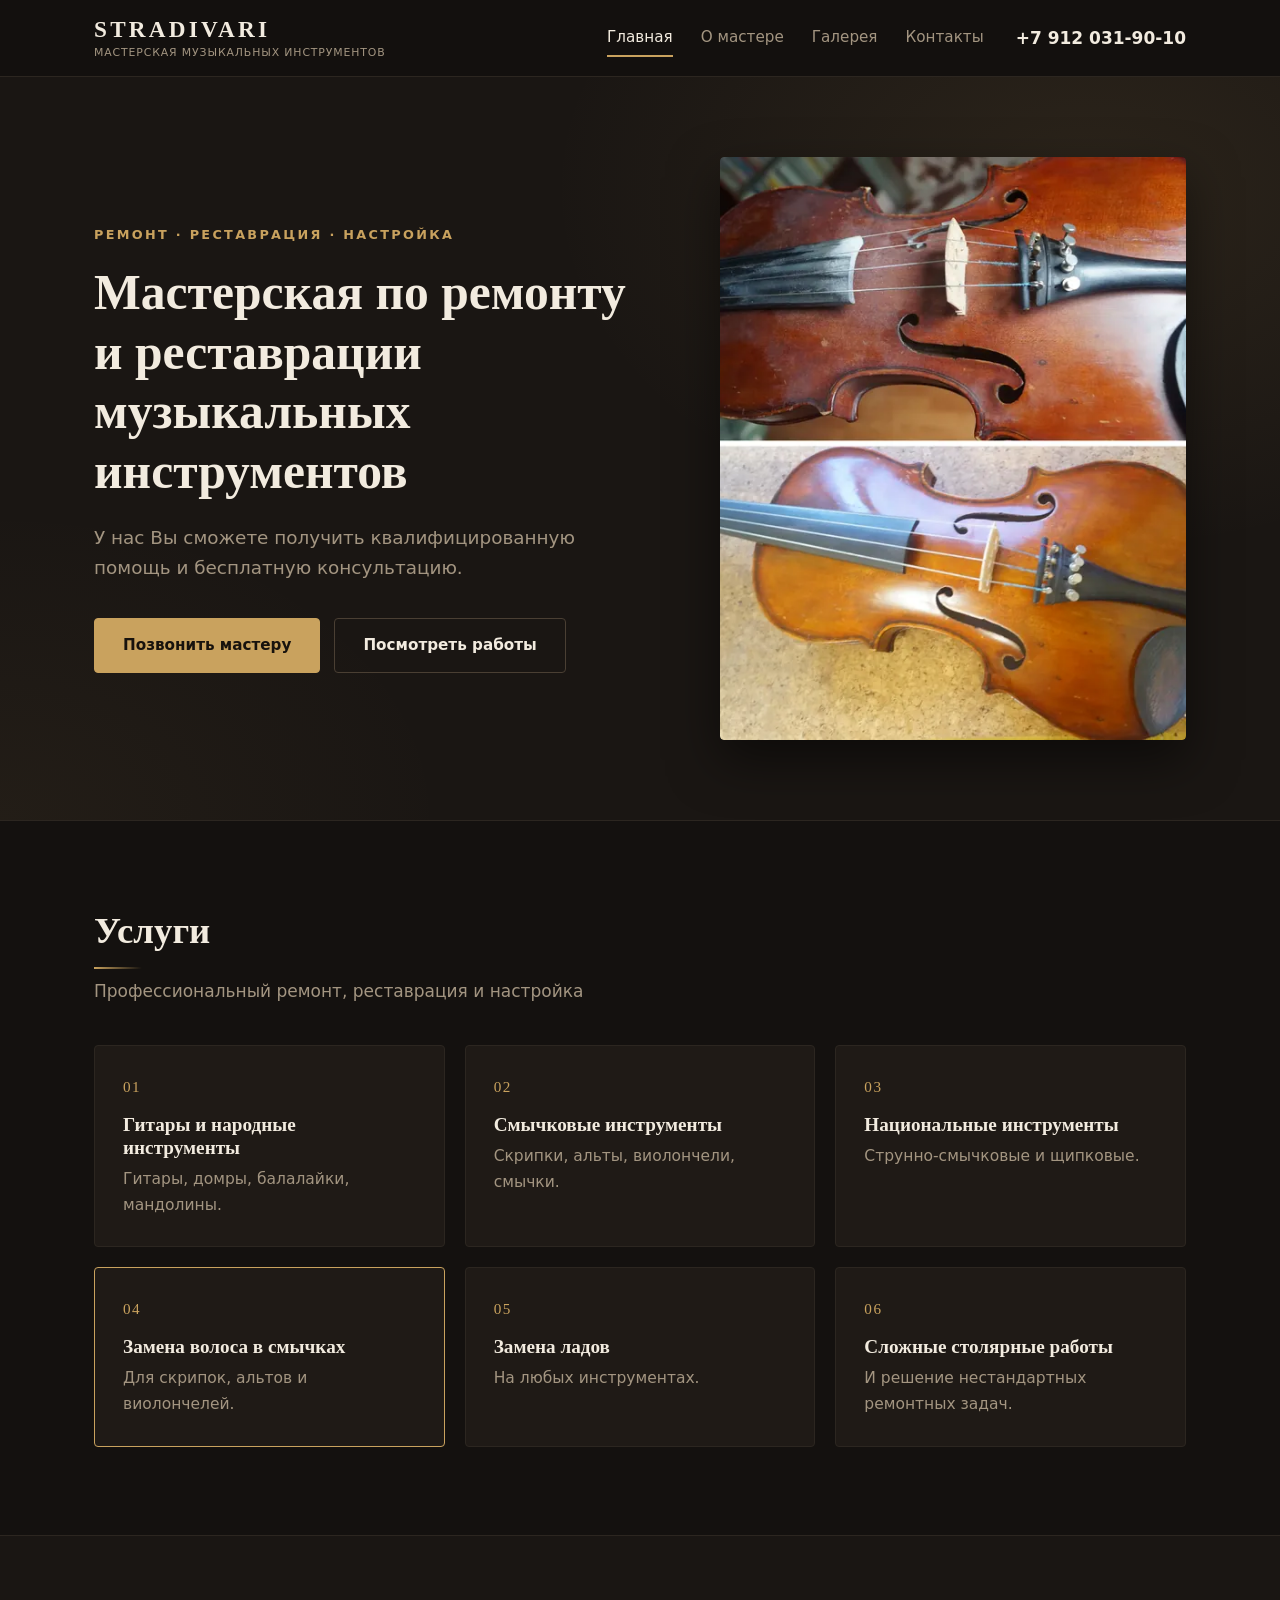
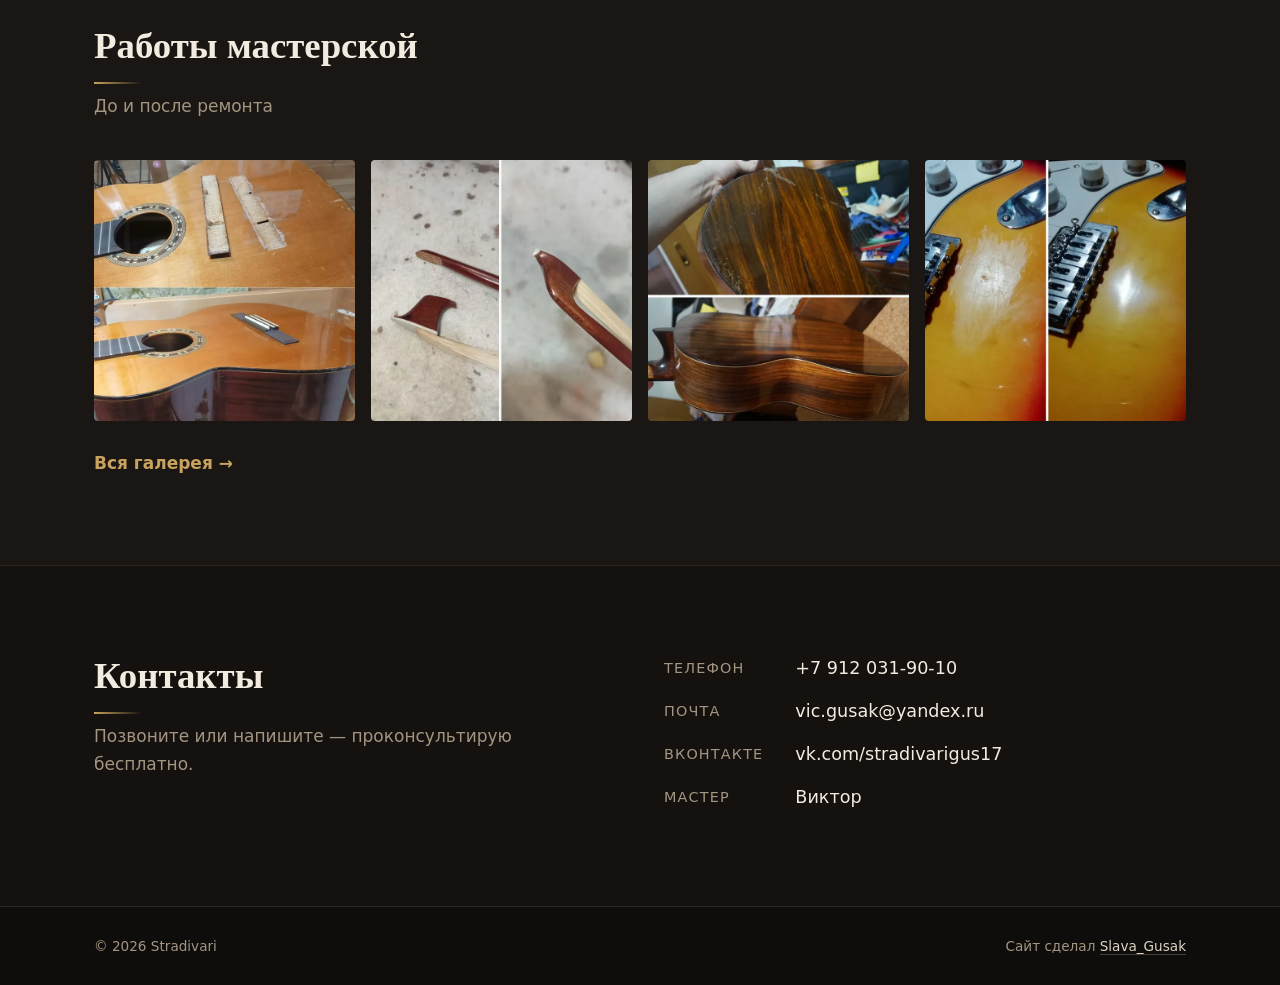
==== commit ad07784d: "Оптимизация: свои шрифты, уменьшенные фото, плавная загрузка - Шрифты Playfair Display и Inter лежат" ====
--- a/index.html
+++ b/index.html
@@ -25,12 +25,14 @@
     <meta property="og:title" content="Stradivari - Мастерская музыкальных инструментов">
     <meta property="og:description" content="Ремонт, реставрация и настройка струнных инструментов. Бесплатная консультация.">
     <meta property="og:url" content="https://stradivari66.github.io/home/">
-    <meta property="og:image" content="https://stradivari66.github.io/home/images/photo7.webp">
+    <meta property="og:image" content="https://stradivari66.github.io/home/images/og-image.jpg">
+    <meta property="og:image:width" content="1200">
+    <meta property="og:image:height" content="630">
 
     <link rel="icon" href="favicon.svg" type="image/svg+xml">
-    <link rel="preconnect" href="https://fonts.googleapis.com">
-    <link rel="preconnect" href="https://fonts.gstatic.com" crossorigin>
-    <link href="https://fonts.googleapis.com/css2?family=Playfair+Display:wght@500;600;700&family=Inter:wght@400;500;600&display=swap" rel="stylesheet">
+    <!-- Шрифты с самого сайта; кириллицу подгружаем заранее, она нужна на каждой странице -->
+    <link rel="preload" href="fonts/playfair-display-cyrillic.woff2" as="font" type="font/woff2" crossorigin>
+    <link rel="preload" href="fonts/inter-cyrillic.woff2" as="font" type="font/woff2" crossorigin>
     <link rel="stylesheet" href="style.css">
 
     <!-- Сведения о мастерской для поисковиков -->
@@ -41,7 +43,7 @@
         "name": "Stradivari",
         "description": "Мастерская по ремонту и реставрации музыкальных инструментов",
         "url": "https://stradivari66.github.io/home/",
-        "image": "https://stradivari66.github.io/home/images/photo7.webp",
+        "image": "https://stradivari66.github.io/home/images/og-image.jpg",
         "telephone": "+7 912 031-90-10",
         "email": "vic.gusak@yandex.ru",
         "sameAs": ["https://vk.com/stradivarigus17"]
@@ -80,7 +82,7 @@
                     </div>
                 </div>
                 <div class="hero-image">
-                    <img src="images/photo7.webp" alt="Скрипка до и после реставрации" width="1920" height="1920">
+                    <img src="images/medium/photo7.webp" srcset="images/thumbs/photo7.webp 640w, images/medium/photo7.webp 1080w, images/photo7.webp 1920w" sizes="(max-width: 900px) calc(100vw - 32px), 470px" alt="Скрипка до и после реставрации" width="1920" height="1920" fetchpriority="high">
                 </div>
             </div>
         </section>
@@ -105,10 +107,10 @@
                 <h2>Работы мастерской</h2>
                 <p class="section-lead">До и после ремонта</p>
                 <div class="works-grid">
-                    <a href="gallery.html"><img src="images/photo1.webp" alt="Классическая гитара: замена подставки — до и после" width="1920" height="1920" loading="lazy"></a>
-                    <a href="gallery.html"><img src="images/photo4.webp" alt="Смычок: восстановление сломанной головки — до и после" width="1920" height="1920" loading="lazy"></a>
-                    <a href="gallery.html"><img src="images/photo3.webp" alt="Гитара: реставрация лакового покрытия корпуса — до и после" width="1920" height="1920" loading="lazy"></a>
-                    <a href="gallery.html"><img src="images/photo2.webp" alt="Электрогитара: восстановление лака возле бриджа — до и после" width="1920" height="1920" loading="lazy"></a>
+                    <a href="gallery.html"><img src="images/thumbs/photo1.webp" srcset="images/thumbs/photo1.webp 640w, images/medium/photo1.webp 1080w" sizes="(max-width: 900px) 50vw, 270px" alt="Классическая гитара: замена подставки — до и после" width="1920" height="1920" loading="lazy"></a>
+                    <a href="gallery.html"><img src="images/thumbs/photo4.webp" srcset="images/thumbs/photo4.webp 640w, images/medium/photo4.webp 1080w" sizes="(max-width: 900px) 50vw, 270px" alt="Смычок: восстановление сломанной головки — до и после" width="1920" height="1920" loading="lazy"></a>
+                    <a href="gallery.html"><img src="images/thumbs/photo3.webp" srcset="images/thumbs/photo3.webp 640w, images/medium/photo3.webp 1080w" sizes="(max-width: 900px) 50vw, 270px" alt="Гитара: реставрация лакового покрытия корпуса — до и после" width="1920" height="1920" loading="lazy"></a>
+                    <a href="gallery.html"><img src="images/thumbs/photo2.webp" srcset="images/thumbs/photo2.webp 640w, images/medium/photo2.webp 1080w" sizes="(max-width: 900px) 50vw, 270px" alt="Электрогитара: восстановление лака возле бриджа — до и после" width="1920" height="1920" loading="lazy"></a>
                 </div>
                 <a class="more" href="gallery.html">Вся галерея →</a>
             </div>
--- a/style.css
+++ b/style.css
@@ -1,4 +1,44 @@
 /* Общие стили сайта Stradivari — «Строгий тёмный» */
+
+/* Шрифты лежат на сайте, а не на серверах Google: страница не зависит от их доступности.
+   Playfair Display и Inter — свободная лицензия SIL Open Font License, тексты в fonts/. */
+
+@font-face {
+    font-family: 'Inter';
+    font-style: normal;
+    font-weight: 400 600;
+    font-display: swap;
+    src: url('fonts/inter-cyrillic.woff2') format('woff2');
+    unicode-range: U+0301, U+0400-045F, U+0490-0491, U+04B0-04B1, U+2116;
+}
+
+@font-face {
+    font-family: 'Inter';
+    font-style: normal;
+    font-weight: 400 600;
+    font-display: swap;
+    src: url('fonts/inter-latin.woff2') format('woff2');
+    unicode-range: U+0000-00FF, U+0131, U+0152-0153, U+02BB-02BC, U+02C6, U+02DA, U+02DC, U+0304, U+0308, U+0329, U+2000-206F, U+20AC, U+2122, U+2191, U+2193, U+2212, U+2215, U+FEFF, U+FFFD;
+}
+
+@font-face {
+    font-family: 'Playfair Display';
+    font-style: normal;
+    font-weight: 500 700;
+    font-display: swap;
+    src: url('fonts/playfair-display-cyrillic.woff2') format('woff2');
+    unicode-range: U+0301, U+0400-045F, U+0490-0491, U+04B0-04B1, U+2116;
+}
+
+@font-face {
+    font-family: 'Playfair Display';
+    font-style: normal;
+    font-weight: 500 700;
+    font-display: swap;
+    src: url('fonts/playfair-display-latin.woff2') format('woff2');
+    unicode-range: U+0000-00FF, U+0131, U+0152-0153, U+02BB-02BC, U+02C6, U+02DA, U+02DC, U+0304, U+0308, U+0329, U+2000-206F, U+20AC, U+2122, U+2191, U+2193, U+2212, U+2215, U+FEFF, U+FFFD;
+}
+
 
 :root {
     --bg: #14110f;
@@ -527,17 +567,36 @@
     align-items: center;
     gap: 0.8rem;
     padding: 70px 80px 30px;
-    max-width: 100%;
+    width: 100%;
     max-height: 100%;
 }
 
+/* Рамка под фото: размер известен сразу, поэтому подпись не прыгает.
+   Фото в галерее квадратные, рамка тоже квадратная и вписывается в экран */
+.lightbox-frame {
+    position: relative;
+    width: min(100%, calc(100vh - 170px));
+    width: min(100%, calc(100dvh - 170px));
+    aspect-ratio: 1;
+    border-radius: var(--radius);
+    overflow: hidden;
+    box-shadow: var(--shadow);
+    background: var(--alt-bg);
+}
+
+.lightbox-placeholder,
 .lightbox-img {
-    max-width: 100%;
-    max-height: calc(100vh - 170px);
-    max-height: calc(100dvh - 170px);
+    position: absolute;
+    inset: 0;
+    width: 100%;
+    height: 100%;
     object-fit: contain;
-    border-radius: var(--radius);
-    box-shadow: var(--shadow);
+}
+
+/* Крошечная копия, растянутая и размытая — видна, пока грузится настоящее фото */
+.lightbox-placeholder {
+    filter: blur(20px);
+    transform: scale(1.1);
 }
 
 .lightbox-caption {
@@ -680,9 +739,9 @@
         padding: 80px 16px 90px;
     }
 
-    .lightbox-img {
-        max-height: calc(100vh - 220px);
-        max-height: calc(100dvh - 220px);
+    .lightbox-frame {
+        width: min(100%, calc(100vh - 220px));
+        width: min(100%, calc(100dvh - 220px));
     }
 
     .lightbox-prev,
@@ -1067,7 +1126,8 @@
         url("data:image/svg+xml,%3Csvg xmlns='http://www.w3.org/2000/svg' viewBox='0 0 48 48'%3E%3Ccircle cx='24' cy='24' r='23' fill='rgba(20,17,15,0.55)' stroke='%23c9a25e' stroke-width='1.5'/%3E%3Ccircle cx='22' cy='22' r='7' fill='none' stroke='%23f2ebdf' stroke-width='2'/%3E%3Cpath d='M27 27l6 6' stroke='%23f2ebdf' stroke-width='2' stroke-linecap='round'/%3E%3C/svg%3E") center / 48px no-repeat,
         linear-gradient(to top, rgba(10, 8, 6, 0.55), rgba(10, 8, 6, 0.1));
     opacity: 0;
-    transition: opacity 0.4s var(--ease);
+    /* Затемнение с лупой проявляется мягко, вместе с приближением */
+    transition: opacity 0.6s ease-in-out;
     pointer-events: none;
 }
 
@@ -1079,7 +1139,8 @@
 
 .works-grid img,
 .gallery-item img {
-    transition: transform 0.7s var(--ease);
+    /* Равномерное приближение: плавный разгон и плавное торможение */
+    transition: transform 0.9s ease-in-out;
 }
 
 .works-grid a:hover img,
@@ -1113,15 +1174,21 @@
     animation: lightbox-in 0.35s var(--ease);
 }
 
+/* Переход «из мыла в резкость»: настоящее фото проявляется поверх
+   размытой копии, одновременно наводя резкость и чуть приближаясь */
 .lightbox-img {
     opacity: 0;
-    transform: scale(0.97);
-    transition: opacity 0.4s var(--ease), transform 0.4s var(--ease);
-}
-
+    filter: blur(18px);
+    transform: scale(1.06);
+    transition: opacity 0.6s var(--ease), filter 0.9s var(--ease), transform 0.9s var(--ease);
+}
+
+/* Размытая копия держится ещё 0,6 с после загрузки, затем фото проявляется */
 .lightbox-img.loaded {
     opacity: 1;
+    filter: none;
     transform: none;
+    transition-delay: 0.6s;
 }
 
 .lightbox-btn {
@@ -1199,10 +1266,6 @@
         }
     }
 
-    .site-footer {
-        padding-bottom: 88px;
-    }
-
     /* ----- Анимация мобильного меню ----- */
 
     /* Кнопка: «вдавливается» при нажатии, рамка золотеет при открытии */
@@ -1341,10 +1404,20 @@
         transform: translateY(20px) scale(0.8);
     }
 
-    /* На телефоне наведения нет — убираем лупу и подъём */
+}
+
+/* На сенсорных экранах (телефоны, планшеты) наведения мышкой нет:
+   касание «залипает» как наведение, поэтому приближение фото и лупу отключаем.
+   На компьютере с мышкой всё работает как обычно */
+@media (hover: none) {
     .works-grid a::after,
     .gallery-item::after {
         display: none;
+    }
+
+    .works-grid a:hover img,
+    .gallery-item:hover img {
+        transform: none;
     }
 }
 
@@ -1372,6 +1445,7 @@
 
     .lightbox-img {
         opacity: 1;
+        filter: none;
         transform: none;
     }
 }
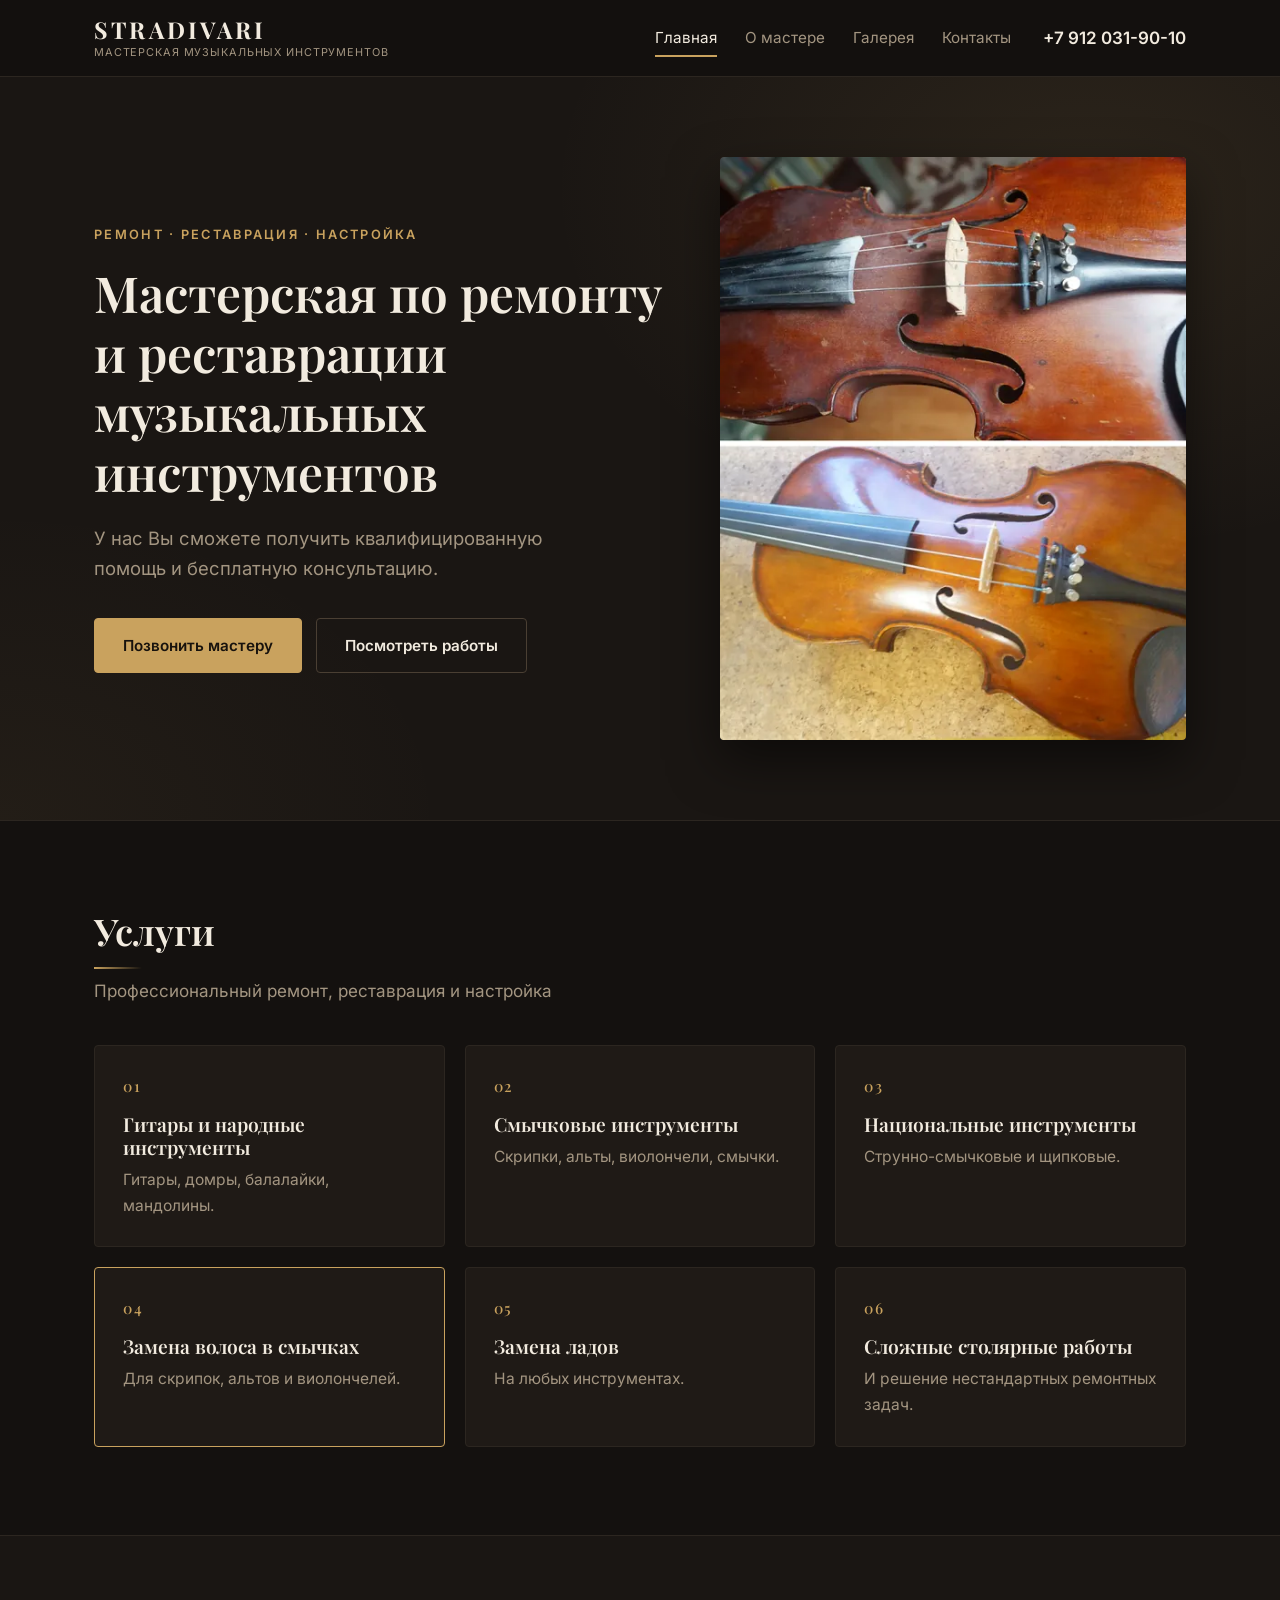
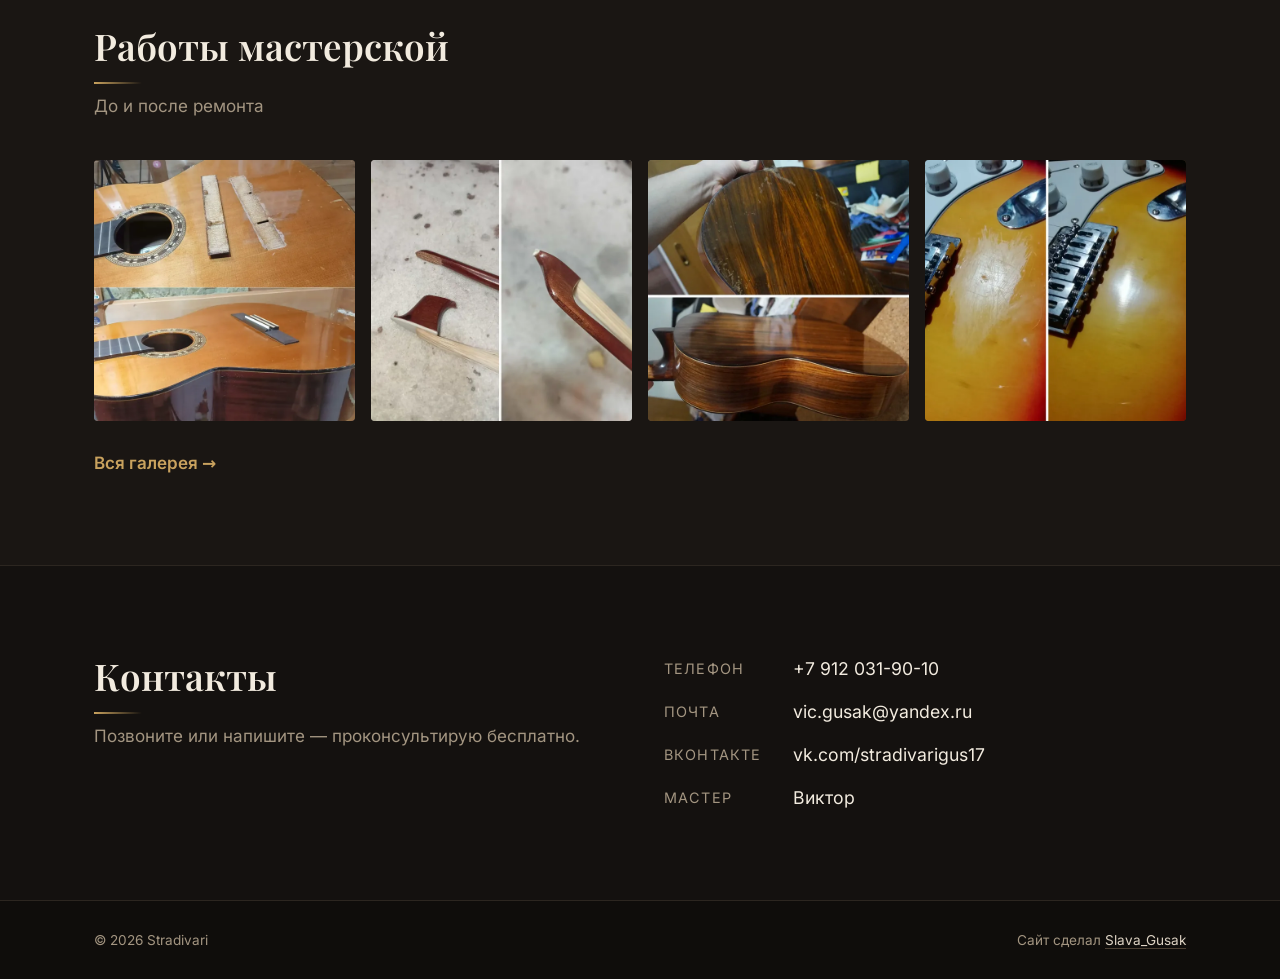
==== commit 4f3888a2: "Плавная загрузка на медленном интернете и исправления галереи - Шапка и первый экран показываются ср" ====
--- a/index.html
+++ b/index.html
@@ -10,6 +10,38 @@
       gtag('js', new Date());
 
       gtag('config', 'G-6P1BGJ8JFZ');
+    </script>
+
+    <script>
+      // Фото показываем только целиком: пока оно грузится, видна размытая копия.
+      // Фото проявляются строго по порядку на странице, одно за другим
+      document.documentElement.classList.add('img-fx');
+      (function () {
+        var queue = { fxNext: 0 }, root = document.documentElement;
+        function reveal() {
+          // Пока страница не показана (ждём стили и шрифты), фото не проявляем — иначе анимацию никто не увидит
+          if (!root.classList.contains('css-ready') || root.classList.contains('fonts-wait')) return;
+          var imgs = document.querySelectorAll('.hero-image img, .works-grid img, .gallery-grid img');
+          for (var k = 0; k < imgs.length; k++) {
+            var img = imgs[k];
+            if (img.fxShown) continue;
+            if (!img.fxReady) return; // ждём, пока загрузится предыдущее
+            img.fxShown = true;
+            var now = Date.now(), at = Math.max(now, queue.fxNext);
+            queue.fxNext = at + 180;
+            setTimeout(function (el) { el.classList.add('ready'); }, at - now, img);
+          }
+        }
+        function ready(e) {
+          var img = e.target;
+          if (img.tagName !== 'IMG' || !img.closest('.hero-image, .works-grid, .gallery-grid')) return;
+          var done = function () { img.fxReady = true; reveal(); };
+          if (img.decode) img.decode().then(done, done); else done();
+        }
+        document.addEventListener('load', ready, true);
+        document.addEventListener('error', ready, true);
+        new MutationObserver(reveal).observe(root, { attributes: true, attributeFilter: ['class'] });
+      })();
     </script>
 
     <meta charset="UTF-8">
@@ -33,7 +65,116 @@
     <!-- Шрифты с самого сайта; кириллицу подгружаем заранее, она нужна на каждой странице -->
     <link rel="preload" href="fonts/playfair-display-cyrillic.woff2" as="font" type="font/woff2" crossorigin>
     <link rel="preload" href="fonts/inter-cyrillic.woff2" as="font" type="font/woff2" crossorigin>
-    <link rel="stylesheet" href="style.css">
+    <link rel="preload" href="fonts/playfair-display-latin.woff2" as="font" type="font/woff2" crossorigin>
+    <link rel="preload" href="fonts/inter-latin.woff2" as="font" type="font/woff2" crossorigin>
+    <style>
+        /* Стили шапки и первого экрана — прямо в странице, чтобы они появились сразу,
+           не дожидаясь style.css. Это копии правил из style.css: меняя там шапку
+           или первый экран, поменяйте и здесь (во всех трёх страницах) */
+        @font-face { font-family: 'Inter'; font-style: normal; font-weight: 400 600; font-display: swap; src: url('fonts/inter-cyrillic.woff2') format('woff2'); unicode-range: U+0301, U+0400-045F, U+0490-0491, U+04B0-04B1, U+2116; }
+        @font-face { font-family: 'Inter'; font-style: normal; font-weight: 400 600; font-display: swap; src: url('fonts/inter-latin.woff2') format('woff2'); unicode-range: U+0020-007E, U+00A0-00BF, U+00D7, U+00F7, U+2010-2027, U+2030-203A, U+20AC, U+2122, U+2190-2193, U+2212; }
+        @font-face { font-family: 'Playfair Display'; font-style: normal; font-weight: 500 700; font-display: swap; src: url('fonts/playfair-display-cyrillic.woff2') format('woff2'); unicode-range: U+0301, U+0400-045F, U+0490-0491, U+04B0-04B1, U+2116; }
+        @font-face { font-family: 'Playfair Display'; font-style: normal; font-weight: 500 700; font-display: swap; src: url('fonts/playfair-display-latin.woff2') format('woff2'); unicode-range: U+0020-007E, U+00A0-00BF, U+00D7, U+00F7, U+2010-2027, U+2030-203A, U+20AC, U+2122, U+2190-2193, U+2212; }
+        :root { --bg: #14110f; --alt-bg: #1a1613; --header-bg: rgba(20, 17, 15, 0.96); --text: #ddd3c4; --heading: #f2ebdf; --muted: #a39581; --accent: #c9a25e; --on-accent: #17120d; --line: #2c2620; --line-strong: #4a3f33; --font-body: 'Inter', system-ui, sans-serif; --font-heading: 'Playfair Display', Georgia, serif; --radius: 4px; --shadow: 0 20px 50px rgba(0, 0, 0, 0.5); --ease: cubic-bezier(0.22, 0.7, 0.2, 1); }
+        * { margin: 0; padding: 0; box-sizing: border-box; }
+        body { background: var(--bg); color: var(--text); font-family: var(--font-body); font-size: 17px; line-height: 1.65; min-height: 100vh; display: flex; flex-direction: column; }
+        main { flex: 1; }
+        a { color: inherit; text-decoration: none; }
+        img { display: block; max-width: 100%; }
+        .wrap { max-width: 1140px; margin: 0 auto; padding: 0 24px; }
+        h1 { font-family: var(--font-heading); color: var(--heading); font-weight: 600; line-height: 1.2; font-size: clamp(2rem, 4vw, 3.1rem); margin-bottom: 22px; }
+        .site-header { background: var(--header-bg); border-bottom: 1px solid var(--line); position: sticky; top: 0; z-index: 10; }
+        .header-inner { display: flex; align-items: center; gap: 32px; min-height: 76px; }
+        .logo { font-family: var(--font-heading); font-weight: 700; font-size: 1.45rem; letter-spacing: 0.14em; color: var(--heading); line-height: 1.1; }
+        .logo span { display: block; font-family: var(--font-body); font-weight: 400; font-size: 0.68rem; letter-spacing: 0.08em; color: var(--muted); text-transform: uppercase; margin-top: 4px; }
+        .nav { display: flex; gap: 28px; margin-left: auto; font-size: 0.95rem; }
+        .nav > a { position: relative; color: var(--muted); padding: 6px 0; white-space: nowrap; }
+        .nav > a.active { color: var(--heading); }
+        .nav > a.active::after { content: ''; position: absolute; left: 0; right: 0; bottom: 0; height: 2px; background: var(--accent); }
+        .header-phone { font-weight: 600; color: var(--heading); white-space: nowrap; }
+        .menu-toggle { display: none; position: absolute; right: 12px; top: 50%; transform: translateY(-50%); width: 44px; height: 44px; flex-direction: column; justify-content: center; align-items: center; gap: 5px; background: none; border: 1px solid var(--line-strong); border-radius: var(--radius); }
+        .menu-toggle span { width: 20px; height: 2px; background: var(--heading); }
+        .hero, .page-header { background: radial-gradient(ellipse 60% 70% at 85% 15%, rgba(201, 162, 94, 0.10), transparent 70%), radial-gradient(ellipse 50% 60% at 0% 100%, rgba(201, 162, 94, 0.05), transparent 70%), var(--alt-bg); border-bottom: 1px solid var(--line); }
+        .hero { padding: 80px 0; }
+        .hero-inner { display: grid; grid-template-columns: 1.1fr 0.9fr; gap: 56px; align-items: center; }
+        .eyebrow { font-size: 0.8rem; letter-spacing: 0.18em; text-transform: uppercase; color: var(--accent); font-weight: 600; margin-bottom: 18px; }
+        .lead { font-size: 1.15rem; color: var(--muted); max-width: 520px; margin-bottom: 34px; }
+        .actions { display: flex; flex-wrap: wrap; gap: 14px; }
+        .btn { display: inline-block; position: relative; overflow: hidden; padding: 14px 28px; border-radius: var(--radius); font-weight: 600; font-size: 0.95rem; }
+        .btn-primary { background: var(--accent); color: var(--on-accent); border: 1px solid var(--accent); }
+        .btn-secondary { border: 1px solid var(--line-strong); color: var(--heading); }
+        .page-header { padding: 64px 0 48px; }
+        .page-header h1 { margin-bottom: 8px; }
+        .page-header .lead { margin-bottom: 0; }
+        @keyframes rise { from { opacity: 0; transform: translateY(28px); } to { opacity: 1; transform: none; } }
+        @keyframes settle { from { opacity: 0; transform: scale(1.06); } to { opacity: 1; transform: none; } }
+        .hero-text > *, .page-header .wrap > * { animation: rise 0.9s var(--ease) both; }
+        .hero-text > :nth-child(2), .page-header .wrap > :nth-child(2) { animation-delay: 0.12s; }
+        .hero-text > :nth-child(3) { animation-delay: 0.24s; }
+        .hero-text > :nth-child(4) { animation-delay: 0.36s; }
+        .hero-image { position: relative; background: var(--alt-bg); border-radius: var(--radius); overflow: hidden; box-shadow: var(--shadow); animation: rise 1s var(--ease) 0.2s both; }
+        .hero-image::before { content: ''; position: absolute; inset: 0; background: var(--ph, none) center 75% / cover no-repeat; filter: blur(14px); transform: scale(1.15); }
+        .hero-image img { position: relative; width: 100%; height: auto; aspect-ratio: 4 / 5; object-fit: cover; object-position: center 75%; border-radius: var(--radius); animation: settle 1.6s var(--ease) 0.2s both; }
+        .img-fx .hero-image img:not(.ready) { opacity: 0; animation-play-state: paused; }
+        /* Остальная часть страницы появится, когда загрузится style.css */
+        main > :not(:first-child), .site-footer { visibility: hidden; }
+        .call-fab { display: none; }
+        /* Порядок появления: шапка, затем (когда загрузятся шрифты) текст, затем всё остальное */
+        @keyframes fade-in { from { opacity: 0; } to { opacity: 1; } }
+        .logo, .nav, .header-phone { animation: fade-in 0.6s var(--ease) both; }
+        .fonts-wait .logo, .fonts-wait .nav, .fonts-wait .header-phone,
+        .fonts-wait .hero-text > *, .fonts-wait .page-header .wrap > *,
+        .fonts-wait .hero-image, .fonts-wait .hero-image img { animation-play-state: paused; }
+        .fonts-wait main > :not(:first-child), .fonts-wait .site-footer { visibility: hidden; }
+        @media (max-width: 900px) {
+            .header-inner { flex-wrap: wrap; gap: 10px 24px; padding: 14px 24px; }
+            .nav { order: 3; width: 100%; margin-left: 0; gap: 20px; overflow-x: auto; }
+            .header-phone { margin-left: auto; }
+            .hero { padding: 48px 0; }
+            .hero-inner { grid-template-columns: 1fr; gap: 32px; }
+            .hero-image img { aspect-ratio: 4 / 3; }
+            .page-header { padding: 44px 0 36px; }
+        }
+        @media (max-width: 640px) {
+            body { font-size: 16px; }
+            .wrap { padding: 0 16px; }
+            .header-inner { position: relative; justify-content: center; min-height: 60px; padding: 10px 64px; }
+            .logo { font-size: 1.25rem; text-align: center; }
+            .logo span, .header-phone, .eyebrow, .gallery-hint { display: none; }
+            .menu-toggle { display: flex; }
+            .nav { position: absolute; visibility: hidden; }
+            .hero-text, .page-header { text-align: center; }
+            .hero { padding: 36px 0 40px; }
+            .hero-inner { gap: 28px; }
+            h1 { font-size: 1.85rem; margin-bottom: 14px; }
+            .lead { font-size: 1.05rem; margin: 0 auto 26px; }
+            .actions { flex-direction: column; gap: 10px; }
+            .btn { display: block; width: 100%; text-align: center; padding: 15px 20px; }
+            .hero-image img { aspect-ratio: 1; object-position: center; }
+            .page-header { padding: 32px 0 28px; }
+        }
+        @media (prefers-reduced-motion: reduce) {
+            *, *::before, *::after { animation: none !important; }
+        }
+    </style>
+    <script>
+      // Текст показываем, когда загрузятся шрифты, — без подмены шрифта на глазах.
+      // На совсем медленном интернете ждём не дольше 8 секунд
+      (function () {
+        if (!document.fonts || !document.fonts.load) return;
+        var root = document.documentElement;
+        var done = function () { root.classList.remove('fonts-wait'); };
+        root.classList.add('fonts-wait');
+        Promise.all([
+          document.fonts.load('600 1em "Playfair Display"', 'Мастерская STRADIVARI'),
+          document.fonts.load('1em Inter', 'Мастерская +7 912')
+        ]).then(done, done);
+        setTimeout(done, 8000);
+      })();
+    </script>
+    <!-- Остальные стили грузятся следом и не задерживают показ шапки -->
+    <link rel="preload" href="style.css" as="style" onload="this.onload=null; this.rel='stylesheet'; document.documentElement.classList.add('css-ready')">
+    <noscript><link rel="stylesheet" href="style.css"></noscript>
 
     <!-- Сведения о мастерской для поисковиков -->
     <script type="application/ld+json">
@@ -81,8 +222,8 @@
                         <a class="btn btn-secondary" href="gallery.html">Посмотреть работы</a>
                     </div>
                 </div>
-                <div class="hero-image">
-                    <img src="images/medium/photo7.webp" srcset="images/thumbs/photo7.webp 640w, images/medium/photo7.webp 1080w, images/photo7.webp 1920w" sizes="(max-width: 900px) calc(100vw - 32px), 470px" alt="Скрипка до и после реставрации" width="1920" height="1920" fetchpriority="high">
+                <div class="hero-image" style="--ph: url([data-uri])">
+                    <img src="images/medium/photo7.webp" srcset="images/thumbs/photo7.webp 640w, images/medium/photo7.webp 1080w, images/photo7.webp 1920w" sizes="(max-width: 900px) calc(100vw - 32px), 470px" alt="Скрипка до и после реставрации" width="1920" height="1920" fetchpriority="low">
                 </div>
             </div>
         </section>
@@ -107,10 +248,10 @@
                 <h2>Работы мастерской</h2>
                 <p class="section-lead">До и после ремонта</p>
                 <div class="works-grid">
-                    <a href="gallery.html"><img src="images/thumbs/photo1.webp" srcset="images/thumbs/photo1.webp 640w, images/medium/photo1.webp 1080w" sizes="(max-width: 900px) 50vw, 270px" alt="Классическая гитара: замена подставки — до и после" width="1920" height="1920" loading="lazy"></a>
-                    <a href="gallery.html"><img src="images/thumbs/photo4.webp" srcset="images/thumbs/photo4.webp 640w, images/medium/photo4.webp 1080w" sizes="(max-width: 900px) 50vw, 270px" alt="Смычок: восстановление сломанной головки — до и после" width="1920" height="1920" loading="lazy"></a>
-                    <a href="gallery.html"><img src="images/thumbs/photo3.webp" srcset="images/thumbs/photo3.webp 640w, images/medium/photo3.webp 1080w" sizes="(max-width: 900px) 50vw, 270px" alt="Гитара: реставрация лакового покрытия корпуса — до и после" width="1920" height="1920" loading="lazy"></a>
-                    <a href="gallery.html"><img src="images/thumbs/photo2.webp" srcset="images/thumbs/photo2.webp 640w, images/medium/photo2.webp 1080w" sizes="(max-width: 900px) 50vw, 270px" alt="Электрогитара: восстановление лака возле бриджа — до и после" width="1920" height="1920" loading="lazy"></a>
+                    <a href="gallery.html" style="--ph: url([data-uri])"><img src="images/thumbs/photo1.webp" srcset="images/thumbs/photo1.webp 640w, images/medium/photo1.webp 1080w" sizes="(max-width: 900px) 50vw, 270px" alt="Классическая гитара: замена подставки — до и после" width="1920" height="1920" loading="lazy"></a>
+                    <a href="gallery.html" style="--ph: url([data-uri])"><img src="images/thumbs/photo4.webp" srcset="images/thumbs/photo4.webp 640w, images/medium/photo4.webp 1080w" sizes="(max-width: 900px) 50vw, 270px" alt="Смычок: восстановление сломанной головки — до и после" width="1920" height="1920" loading="lazy"></a>
+                    <a href="gallery.html" style="--ph: url([data-uri])"><img src="images/thumbs/photo3.webp" srcset="images/thumbs/photo3.webp 640w, images/medium/photo3.webp 1080w" sizes="(max-width: 900px) 50vw, 270px" alt="Гитара: реставрация лакового покрытия корпуса — до и после" width="1920" height="1920" loading="lazy"></a>
+                    <a href="gallery.html" style="--ph: url([data-uri])"><img src="images/thumbs/photo2.webp" srcset="images/thumbs/photo2.webp 640w, images/medium/photo2.webp 1080w" sizes="(max-width: 900px) 50vw, 270px" alt="Электрогитара: восстановление лака возле бриджа — до и после" width="1920" height="1920" loading="lazy"></a>
                 </div>
                 <a class="more" href="gallery.html">Вся галерея →</a>
             </div>
--- a/style.css
+++ b/style.css
@@ -1,7 +1,9 @@
 /* Общие стили сайта Stradivari — «Строгий тёмный» */
 
 /* Шрифты лежат на сайте, а не на серверах Google: страница не зависит от их доступности.
-   Playfair Display и Inter — свободная лицензия SIL Open Font License, тексты в fonts/. */
+   Playfair Display и Inter — свободная лицензия SIL Open Font License, тексты в fonts/.
+   Файлы урезаны до символов, которые нужны сайту (кириллица, базовая латиница,
+   знаки препинания, стрелки), — так они грузятся быстрее. */
 
 @font-face {
     font-family: 'Inter';
@@ -18,7 +20,7 @@
     font-weight: 400 600;
     font-display: swap;
     src: url('fonts/inter-latin.woff2') format('woff2');
-    unicode-range: U+0000-00FF, U+0131, U+0152-0153, U+02BB-02BC, U+02C6, U+02DA, U+02DC, U+0304, U+0308, U+0329, U+2000-206F, U+20AC, U+2122, U+2191, U+2193, U+2212, U+2215, U+FEFF, U+FFFD;
+    unicode-range: U+0020-007E, U+00A0-00BF, U+00D7, U+00F7, U+2010-2027, U+2030-203A, U+20AC, U+2122, U+2190-2193, U+2212;
 }
 
 @font-face {
@@ -36,9 +38,16 @@
     font-weight: 500 700;
     font-display: swap;
     src: url('fonts/playfair-display-latin.woff2') format('woff2');
-    unicode-range: U+0000-00FF, U+0131, U+0152-0153, U+02BB-02BC, U+02C6, U+02DA, U+02DC, U+0304, U+0308, U+0329, U+2000-206F, U+20AC, U+2122, U+2191, U+2193, U+2212, U+2215, U+FEFF, U+FFFD;
-}
-
+    unicode-range: U+0020-007E, U+00A0-00BF, U+00D7, U+00F7, U+2010-2027, U+2030-203A, U+20AC, U+2122, U+2190-2193, U+2212;
+}
+
+
+/* Стили загрузились — показываем остальную страницу
+   (до этого видны только шапка и первый экран, см. <style> в начале страниц) */
+main > :not(:first-child),
+.site-footer {
+    visibility: visible;
+}
 
 :root {
     --bg: #14110f;
@@ -572,25 +581,31 @@
 }
 
 /* Рамка под фото: размер известен сразу, поэтому подпись не прыгает.
-   Фото в галерее квадратные, рамка тоже квадратная и вписывается в экран */
+   Форма рамки — как у фото (--ratio = ширина / высота, ставит скрипт).
+   --reserve — место по высоте под отступы, подпись и счётчик */
 .lightbox-frame {
+    --ratio: 1;
+    --reserve: 190px;
     position: relative;
-    width: min(100%, calc(100vh - 170px));
-    width: min(100%, calc(100dvh - 170px));
-    aspect-ratio: 1;
+    flex-shrink: 0; /* не даём рамке сплющиться, иначе фото станет уже размытой копии */
+    width: min(100%, calc((100vh - var(--reserve)) * var(--ratio)));
+    width: min(100%, calc((100dvh - var(--reserve)) * var(--ratio)));
+    aspect-ratio: var(--ratio);
     border-radius: var(--radius);
     overflow: hidden;
     box-shadow: var(--shadow);
     background: var(--alt-bg);
 }
 
+/* Оба слоя заполняют рамку одинаково — по бокам не остаётся полос «мыла»,
+   даже если рамка разойдётся с фото на пару пикселей */
 .lightbox-placeholder,
 .lightbox-img {
     position: absolute;
     inset: 0;
     width: 100%;
     height: 100%;
-    object-fit: contain;
+    object-fit: cover;
 }
 
 /* Крошечная копия, растянутая и размытая — видна, пока грузится настоящее фото */
@@ -739,9 +754,9 @@
         padding: 80px 16px 90px;
     }
 
+    /* Отступы больше, а подпись может переноситься на две строки */
     .lightbox-frame {
-        width: min(100%, calc(100vh - 220px));
-        width: min(100%, calc(100dvh - 220px));
+        --reserve: 290px;
     }
 
     .lightbox-prev,
@@ -1143,6 +1158,67 @@
     transition: transform 0.9s ease-in-out;
 }
 
+/* Плавное проявление из размытия — только когда фото готово, а не в момент прихода стилей */
+.works-grid img.ready,
+.gallery-item img.ready {
+    transition: transform 0.9s ease-in-out, opacity 0.9s var(--ease), filter 1.2s var(--ease);
+}
+
+/* Пока фото грузится, на его месте размытая копия (--ph задана в разметке).
+   Само фото проявляется только целиком, а не полосами сверху вниз */
+.hero-image,
+.works-grid a,
+.gallery-item {
+    position: relative;
+    background: var(--alt-bg);
+}
+
+.hero-image::before,
+.works-grid a::before,
+.gallery-item::before {
+    content: '';
+    position: absolute;
+    inset: 0;
+    background: var(--ph, none) center / cover no-repeat;
+    filter: blur(14px);
+    transform: scale(1.15);
+}
+
+.hero-image::before {
+    background-position: center 75%;
+}
+
+.hero-image img,
+.works-grid img,
+.gallery-item img {
+    position: relative;
+}
+
+.img-fx .hero-image img:not(.ready) {
+    opacity: 0;
+}
+
+.img-fx .works-grid img:not(.ready),
+.img-fx .gallery-item img:not(.ready) {
+    opacity: 0;
+    filter: blur(12px);
+    transform: scale(1.05);
+}
+
+/* В галерее фото «опускаются» на место сверху вниз */
+.img-fx .gallery-item img:not(.ready) {
+    transform: translateY(-40px) scale(1.04);
+}
+
+.js .gallery-item.reveal:not(.visible) {
+    transform: translateY(-30px);
+}
+
+/* Главное фото «оседает» на место, только когда загрузилось */
+.img-fx .hero-image img:not(.ready) {
+    animation-play-state: paused;
+}
+
 .works-grid a:hover img,
 .gallery-item:hover img {
     transform: scale(1.06);
@@ -1174,19 +1250,19 @@
     animation: lightbox-in 0.35s var(--ease);
 }
 
-/* Переход «из мыла в резкость»: настоящее фото проявляется поверх
-   размытой копии, одновременно наводя резкость и чуть приближаясь */
+/* Переход «из мыла в резкость»: чёткое фото медленно проступает сквозь
+   размытую копию и чуть «оседает». Размытие самого большого фото не анимируем:
+   браузер не успевает его пересчитывать, и переход идёт рывками */
 .lightbox-img {
     opacity: 0;
-    filter: blur(18px);
-    transform: scale(1.06);
-    transition: opacity 0.6s var(--ease), filter 0.9s var(--ease), transform 0.9s var(--ease);
+    transform: scale(1.04);
+    will-change: opacity, transform;
+    transition: opacity 1.3s var(--ease), transform 1.8s var(--ease);
 }
 
 /* Размытая копия держится ещё 0,6 с после загрузки, затем фото проявляется */
 .lightbox-img.loaded {
     opacity: 1;
-    filter: none;
     transform: none;
     transition-delay: 0.6s;
 }
@@ -1443,9 +1519,49 @@
         transform: none;
     }
 
+    /* Без анимаций фото появляется сразу, но всё равно только целиком */
     .lightbox-img {
-        opacity: 1;
-        filter: none;
         transform: none;
     }
-}
+
+    .js .gallery-item.reveal:not(.visible) {
+        transform: none;
+    }
+}
+
+/* Просмотр фото на низком экране (телефон, повёрнутый боком):
+   отступы меньше, стрелки по бокам — иначе фото получается крошечным */
+@media (max-height: 500px) {
+    .lightbox-figure {
+        padding: 12px 72px;
+        gap: 0.5rem;
+    }
+
+    .lightbox-frame {
+        --reserve: 100px;
+    }
+
+    .lightbox-caption {
+        font-size: 0.95rem;
+    }
+
+    .lightbox-close {
+        top: 12px;
+        right: 12px;
+    }
+
+    .lightbox-prev,
+    .lightbox-next {
+        top: 50%;
+        bottom: auto;
+        transform: translateY(-50%);
+    }
+
+    .lightbox-prev {
+        left: 12px;
+    }
+
+    .lightbox-next {
+        right: 12px;
+    }
+}
--- a/style.css
+++ b/style.css
@@ -1,7 +1,9 @@
 /* Общие стили сайта Stradivari — «Строгий тёмный» */
 
 /* Шрифты лежат на сайте, а не на серверах Google: страница не зависит от их доступности.
-   Playfair Display и Inter — свободная лицензия SIL Open Font License, тексты в fonts/. */
+   Playfair Display и Inter — свободная лицензия SIL Open Font License, тексты в fonts/.
+   Файлы урезаны до символов, которые нужны сайту (кириллица, базовая латиница,
+   знаки препинания, стрелки), — так они грузятся быстрее. */
 
 @font-face {
     font-family: 'Inter';
@@ -18,7 +20,7 @@
     font-weight: 400 600;
     font-display: swap;
     src: url('fonts/inter-latin.woff2') format('woff2');
-    unicode-range: U+0000-00FF, U+0131, U+0152-0153, U+02BB-02BC, U+02C6, U+02DA, U+02DC, U+0304, U+0308, U+0329, U+2000-206F, U+20AC, U+2122, U+2191, U+2193, U+2212, U+2215, U+FEFF, U+FFFD;
+    unicode-range: U+0020-007E, U+00A0-00BF, U+00D7, U+00F7, U+2010-2027, U+2030-203A, U+20AC, U+2122, U+2190-2193, U+2212;
 }
 
 @font-face {
@@ -36,9 +38,16 @@
     font-weight: 500 700;
     font-display: swap;
     src: url('fonts/playfair-display-latin.woff2') format('woff2');
-    unicode-range: U+0000-00FF, U+0131, U+0152-0153, U+02BB-02BC, U+02C6, U+02DA, U+02DC, U+0304, U+0308, U+0329, U+2000-206F, U+20AC, U+2122, U+2191, U+2193, U+2212, U+2215, U+FEFF, U+FFFD;
-}
-
+    unicode-range: U+0020-007E, U+00A0-00BF, U+00D7, U+00F7, U+2010-2027, U+2030-203A, U+20AC, U+2122, U+2190-2193, U+2212;
+}
+
+
+/* Стили загрузились — показываем остальную страницу
+   (до этого видны только шапка и первый экран, см. <style> в начале страниц) */
+main > :not(:first-child),
+.site-footer {
+    visibility: visible;
+}
 
 :root {
     --bg: #14110f;
@@ -572,25 +581,31 @@
 }
 
 /* Рамка под фото: размер известен сразу, поэтому подпись не прыгает.
-   Фото в галерее квадратные, рамка тоже квадратная и вписывается в экран */
+   Форма рамки — как у фото (--ratio = ширина / высота, ставит скрипт).
+   --reserve — место по высоте под отступы, подпись и счётчик */
 .lightbox-frame {
+    --ratio: 1;
+    --reserve: 190px;
     position: relative;
-    width: min(100%, calc(100vh - 170px));
-    width: min(100%, calc(100dvh - 170px));
-    aspect-ratio: 1;
+    flex-shrink: 0; /* не даём рамке сплющиться, иначе фото станет уже размытой копии */
+    width: min(100%, calc((100vh - var(--reserve)) * var(--ratio)));
+    width: min(100%, calc((100dvh - var(--reserve)) * var(--ratio)));
+    aspect-ratio: var(--ratio);
     border-radius: var(--radius);
     overflow: hidden;
     box-shadow: var(--shadow);
     background: var(--alt-bg);
 }
 
+/* Оба слоя заполняют рамку одинаково — по бокам не остаётся полос «мыла»,
+   даже если рамка разойдётся с фото на пару пикселей */
 .lightbox-placeholder,
 .lightbox-img {
     position: absolute;
     inset: 0;
     width: 100%;
     height: 100%;
-    object-fit: contain;
+    object-fit: cover;
 }
 
 /* Крошечная копия, растянутая и размытая — видна, пока грузится настоящее фото */
@@ -739,9 +754,9 @@
         padding: 80px 16px 90px;
     }
 
+    /* Отступы больше, а подпись может переноситься на две строки */
     .lightbox-frame {
-        width: min(100%, calc(100vh - 220px));
-        width: min(100%, calc(100dvh - 220px));
+        --reserve: 290px;
     }
 
     .lightbox-prev,
@@ -1143,6 +1158,67 @@
     transition: transform 0.9s ease-in-out;
 }
 
+/* Плавное проявление из размытия — только когда фото готово, а не в момент прихода стилей */
+.works-grid img.ready,
+.gallery-item img.ready {
+    transition: transform 0.9s ease-in-out, opacity 0.9s var(--ease), filter 1.2s var(--ease);
+}
+
+/* Пока фото грузится, на его месте размытая копия (--ph задана в разметке).
+   Само фото проявляется только целиком, а не полосами сверху вниз */
+.hero-image,
+.works-grid a,
+.gallery-item {
+    position: relative;
+    background: var(--alt-bg);
+}
+
+.hero-image::before,
+.works-grid a::before,
+.gallery-item::before {
+    content: '';
+    position: absolute;
+    inset: 0;
+    background: var(--ph, none) center / cover no-repeat;
+    filter: blur(14px);
+    transform: scale(1.15);
+}
+
+.hero-image::before {
+    background-position: center 75%;
+}
+
+.hero-image img,
+.works-grid img,
+.gallery-item img {
+    position: relative;
+}
+
+.img-fx .hero-image img:not(.ready) {
+    opacity: 0;
+}
+
+.img-fx .works-grid img:not(.ready),
+.img-fx .gallery-item img:not(.ready) {
+    opacity: 0;
+    filter: blur(12px);
+    transform: scale(1.05);
+}
+
+/* В галерее фото «опускаются» на место сверху вниз */
+.img-fx .gallery-item img:not(.ready) {
+    transform: translateY(-40px) scale(1.04);
+}
+
+.js .gallery-item.reveal:not(.visible) {
+    transform: translateY(-30px);
+}
+
+/* Главное фото «оседает» на место, только когда загрузилось */
+.img-fx .hero-image img:not(.ready) {
+    animation-play-state: paused;
+}
+
 .works-grid a:hover img,
 .gallery-item:hover img {
     transform: scale(1.06);
@@ -1174,19 +1250,19 @@
     animation: lightbox-in 0.35s var(--ease);
 }
 
-/* Переход «из мыла в резкость»: настоящее фото проявляется поверх
-   размытой копии, одновременно наводя резкость и чуть приближаясь */
+/* Переход «из мыла в резкость»: чёткое фото медленно проступает сквозь
+   размытую копию и чуть «оседает». Размытие самого большого фото не анимируем:
+   браузер не успевает его пересчитывать, и переход идёт рывками */
 .lightbox-img {
     opacity: 0;
-    filter: blur(18px);
-    transform: scale(1.06);
-    transition: opacity 0.6s var(--ease), filter 0.9s var(--ease), transform 0.9s var(--ease);
+    transform: scale(1.04);
+    will-change: opacity, transform;
+    transition: opacity 1.3s var(--ease), transform 1.8s var(--ease);
 }
 
 /* Размытая копия держится ещё 0,6 с после загрузки, затем фото проявляется */
 .lightbox-img.loaded {
     opacity: 1;
-    filter: none;
     transform: none;
     transition-delay: 0.6s;
 }
@@ -1443,9 +1519,49 @@
         transform: none;
     }
 
+    /* Без анимаций фото появляется сразу, но всё равно только целиком */
     .lightbox-img {
-        opacity: 1;
-        filter: none;
         transform: none;
     }
-}
+
+    .js .gallery-item.reveal:not(.visible) {
+        transform: none;
+    }
+}
+
+/* Просмотр фото на низком экране (телефон, повёрнутый боком):
+   отступы меньше, стрелки по бокам — иначе фото получается крошечным */
+@media (max-height: 500px) {
+    .lightbox-figure {
+        padding: 12px 72px;
+        gap: 0.5rem;
+    }
+
+    .lightbox-frame {
+        --reserve: 100px;
+    }
+
+    .lightbox-caption {
+        font-size: 0.95rem;
+    }
+
+    .lightbox-close {
+        top: 12px;
+        right: 12px;
+    }
+
+    .lightbox-prev,
+    .lightbox-next {
+        top: 50%;
+        bottom: auto;
+        transform: translateY(-50%);
+    }
+
+    .lightbox-prev {
+        left: 12px;
+    }
+
+    .lightbox-next {
+        right: 12px;
+    }
+}
